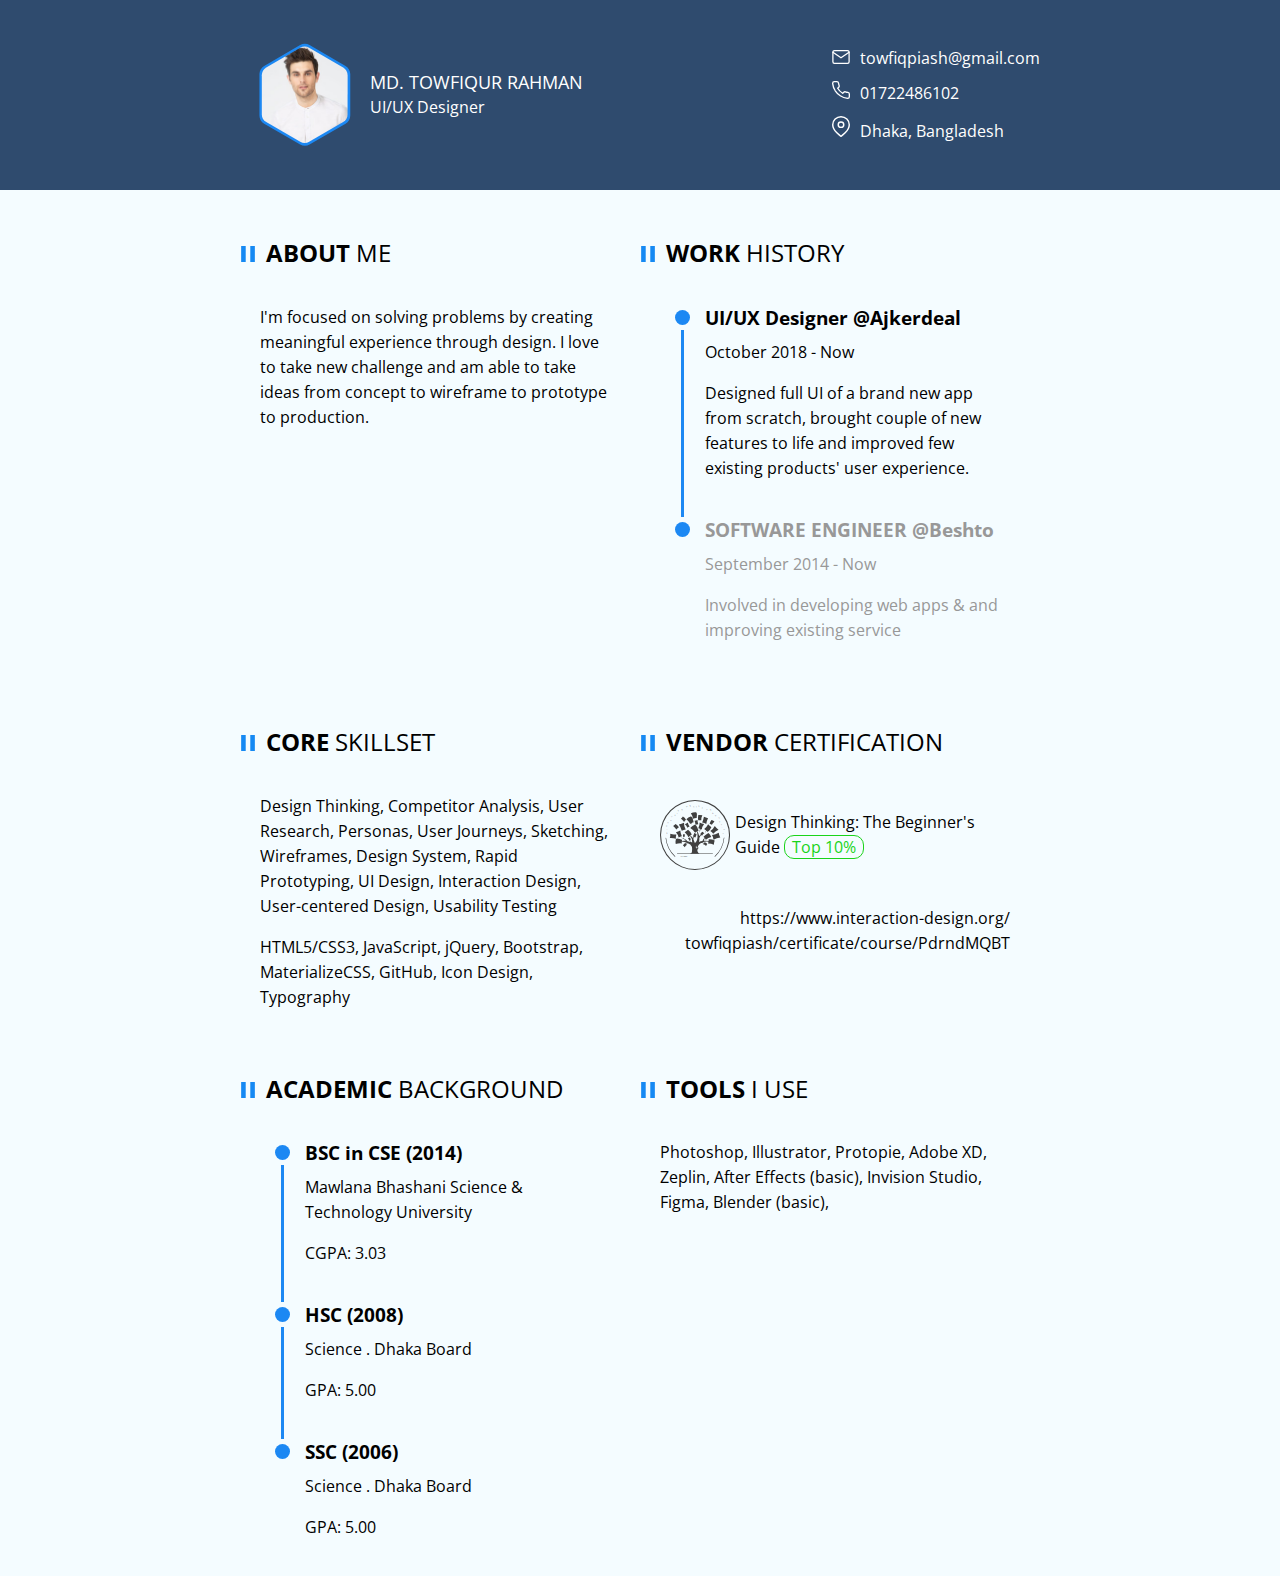
==== 2 lab/index.html @ a5392a51 "update" ====
<!DOCTYPE html>
<html lang="en">
<head>
    <meta charset="UTF-8">
    <meta name="viewport" content="width=device-width, initial-scale=1.0">
    <meta http-equiv="X-UA-Compatible" content="ie=edge">
    <link rel="stylesheet" href="./css/main.css">
    <link rel="stylesheet" href="./css/media.css">
    <title>Lab2</title>
</head>
<body>
    <header id="header">
        <div class="container">
            <div id="self-info">
                <div class="img-wrapper"><img src="./images/my-photo.png" alt="I am"></div>
                <div class="info-text">
                    <h2>MD. TOWFIQUR RAHMAN</h2>
                    <span>UI/UX Designer</span>
                </div>
            </div>
            <div class="contacts">
                <ul>
                    <li><img src="./images/mail.svg" alt=""><span>towfiqpiash@gmail.com</span></li>
                    <li><img src="./images/phone.svg" alt=""><span>01722486102</span></li>
                    <li><img src="./images/pin.svg" alt=""><span>Dhaka, Bangladesh</span></li>
                </ul>
            </div>
        </div>
    </header>
    <main id="main">
        <div class="container">
            <section id='about-me'>
                <h2><img src="./images/pause-button.png" alt=""><span class="first-word">ABOUT</span> ME</h2>
                <div class="section-content">
                    <p>I'm focused on solving problems by creating meaningful experience through design. I love to take new challenge and am able to take ideas from concept to wireframe to prototype to production.</p>
                </div>
            </section>
            <section id='work-history'>
                <h2><img src="./images/pause-button.png" alt=""><span class="first-word">WORK</span> HISTORY</h2>
                <div class="section-content">
                    <div class="section-block">
                        <div class="section-images">
                            <div class="dot"></div>
                            <div class="line"></div>
                        </div>
                        <div class="section-text">
                            <h3>UI/UX Designer @Ajkerdeal</h3>
                            <span>October 2018 - Now</span>
                            <p>Designed full UI of a brand new app from scratch, brought couple of new features to life and improved few existing products' user experience.</p>
                        </div>
                    </div>
                    <div class="section-block">
                        <div class="section-images">
                            <div class="dot"></div>
                        </div>
                        <div class="section-text muted-text">
                            <h3>SOFTWARE ENGINEER @Beshto</h3>
                            <span>September 2014 - Now</span>
                            <p>Involved in developing web apps & and improving existing service </p>
                        </div>
                    </div>
                    
                </div>
            </section>
            <section id='core-skillset'>
                <h2><img src="./images/pause-button.png" alt=""><span class="first-word">CORE</span> SKILLSET</h2>
                <div class="section-content">
                    <p>Design Thinking, Competitor Analysis, User Research, Personas, User Journeys, Sketching, Wireframes, Design System, Rapid Prototyping, UI Design, Interaction Design, User-centered Design, Usability Testing</p>
                    <p>HTML5/CSS3, JavaScript, jQuery, Bootstrap, MaterializeCSS, GitHub, Icon Design, Typography</p>
                </div>
            </section>
            <section id='vendor-certification'>
                <h2><img src="./images/pause-button.png" alt=""><span class="first-word">VENDOR</span> CERTIFICATION</h2>
                <div class="section-content">
                    <div class="section-block certification-block">
                        <div class="certificate-info">
                            <img src="./images/sertificate-logo1.svg" alt="Logo">
                            <p class="certificate-name">Design Thinking: The Beginner's Guide <span class="info">Top 10%</span></p>
                        </div>
                        <span class="certificate-href">https://www.interaction-design.org/ towfiqpiash/certificate/course/PdrndMQBT  </span>
                    </div>
                </div>
            </section>
            <section id='academic-background'>
                <h2><img src="./images/pause-button.png" alt=""><span class="first-word">ACADEMIC</span> BACKGROUND</h2>
                <div class="section-content">
                    <div class="section-block">
                        <div class="section-images">
                            <div class="dot"></div>
                            <div class="line"></div>
                        </div>
                        <div class="section-text">
                            <h3>BSC in CSE (2014)</h3>
                            <span>Mawlana Bhashani Science & Technology University</span>
                            <p>CGPA: 3.03</p>
                        </div>
                    </div>
                    <div class="section-block">
                        <div class="section-images">
                            <div class="dot"></div>
                            <div class="line"></div>
                        </div>
                        <div class="section-text">
                            <h3>HSC (2008)</h3>
                            <span>Science . Dhaka Board</span>
                            <p>GPA: 5.00</p>
                        </div>
                    </div>
                    <div class="section-block">
                        <div class="section-images">
                            <div class="dot"></div>
                        </div>
                        <div class="section-text">
                            <h3>SSC (2006)</h3>
                            <span>Science . Dhaka Board</span>
                            <p>GPA: 5.00</p>
                        </div>
                    </div>
                </div>
            </section>
            <section id='tools-i-use'>
                <h2><img src="./images/pause-button.png" alt=""><span class="first-word">TOOLS</span> I USE</h2>
                <div class="section-content">
                    <p>Photoshop, Illustrator, Protopie, Adobe XD, Zeplin, After Effects (basic), Invision Studio, Figma, Blender (basic),</p>
                </div>
            </section>
        </div>
        
    </main>
</body>
</html>
---- 2 lab/css/main.css ----
/*! normalize.css v8.0.1 | MIT License | github.com/necolas/normalize.css */
/* Document
   ========================================================================== */
/**
 * 1. Correct the line height in all browsers.
 * 2. Prevent adjustments of font size after orientation changes in iOS.
 */
@import url("https://fonts.googleapis.com/css?family=Open+Sans:400,700&display=swap");
* {
  -webkit-box-sizing: border-box;
          box-sizing: border-box;
}

html {
  line-height: 1.15;
  /* 1 */
  -webkit-text-size-adjust: 100%;
  /* 2 */
}

/* Sections
     ========================================================================== */
/**
   * Remove the margin in all browsers.
   */
body {
  margin: 0;
}

/**
   * Render the `main` element consistently in IE.
   */
main {
  display: block;
}

/**
   * Correct the font size and margin on `h1` elements within `section` and
   * `article` contexts in Chrome, Firefox, and Safari.
   */
h1 {
  font-size: 2em;
  margin: 0.67em 0;
}

/* Grouping content
     ========================================================================== */
/**
   * 1. Add the correct box sizing in Firefox.
   * 2. Show the overflow in Edge and IE.
   */
hr {
  -webkit-box-sizing: content-box;
          box-sizing: content-box;
  /* 1 */
  height: 0;
  /* 1 */
  overflow: visible;
  /* 2 */
}

/**
   * 1. Correct the inheritance and scaling of font size in all browsers.
   * 2. Correct the odd `em` font sizing in all browsers.
   */
pre {
  font-family: monospace, monospace;
  /* 1 */
  font-size: 1em;
  /* 2 */
}

/* Text-level semantics
     ========================================================================== */
/**
   * Remove the gray background on active links in IE 10.
   */
a {
  background-color: transparent;
}

/**
   * 1. Remove the bottom border in Chrome 57-
   * 2. Add the correct text decoration in Chrome, Edge, IE, Opera, and Safari.
   */
abbr[title] {
  border-bottom: none;
  /* 1 */
  text-decoration: underline;
  /* 2 */
  -webkit-text-decoration: underline dotted;
          text-decoration: underline dotted;
  /* 2 */
}

/**
   * Add the correct font weight in Chrome, Edge, and Safari.
   */
b,
strong {
  font-weight: bolder;
}

/**
   * 1. Correct the inheritance and scaling of font size in all browsers.
   * 2. Correct the odd `em` font sizing in all browsers.
   */
code,
kbd,
samp {
  font-family: monospace, monospace;
  /* 1 */
  font-size: 1em;
  /* 2 */
}

/**
   * Add the correct font size in all browsers.
   */
small {
  font-size: 80%;
}

/**
   * Prevent `sub` and `sup` elements from affecting the line height in
   * all browsers.
   */
sub,
sup {
  font-size: 75%;
  line-height: 0;
  position: relative;
  vertical-align: baseline;
}

sub {
  bottom: -0.25em;
}

sup {
  top: -0.5em;
}

/* Embedded content
     ========================================================================== */
/**
   * Remove the border on images inside links in IE 10.
   */
img {
  border-style: none;
}

/* Forms
     ========================================================================== */
/**
   * 1. Change the font styles in all browsers.
   * 2. Remove the margin in Firefox and Safari.
   */
button,
input,
optgroup,
select,
textarea {
  font-family: inherit;
  /* 1 */
  font-size: 100%;
  /* 1 */
  line-height: 1.15;
  /* 1 */
  margin: 0;
  /* 2 */
}

/**
   * Show the overflow in IE.
   * 1. Show the overflow in Edge.
   */
button,
input {
  /* 1 */
  overflow: visible;
}

/**
   * Remove the inheritance of text transform in Edge, Firefox, and IE.
   * 1. Remove the inheritance of text transform in Firefox.
   */
button,
select {
  /* 1 */
  text-transform: none;
}

/**
   * Correct the inability to style clickable types in iOS and Safari.
   */
button,
[type="button"],
[type="reset"],
[type="submit"] {
  -webkit-appearance: button;
}

/**
   * Remove the inner border and padding in Firefox.
   */
button::-moz-focus-inner,
[type="button"]::-moz-focus-inner,
[type="reset"]::-moz-focus-inner,
[type="submit"]::-moz-focus-inner {
  border-style: none;
  padding: 0;
}

/**
   * Restore the focus styles unset by the previous rule.
   */
button:-moz-focusring,
[type="button"]:-moz-focusring,
[type="reset"]:-moz-focusring,
[type="submit"]:-moz-focusring {
  outline: 1px dotted ButtonText;
}

/**
   * Correct the padding in Firefox.
   */
fieldset {
  padding: 0.35em 0.75em 0.625em;
}

/**
   * 1. Correct the text wrapping in Edge and IE.
   * 2. Correct the color inheritance from `fieldset` elements in IE.
   * 3. Remove the padding so developers are not caught out when they zero out
   *    `fieldset` elements in all browsers.
   */
legend {
  -webkit-box-sizing: border-box;
          box-sizing: border-box;
  /* 1 */
  color: inherit;
  /* 2 */
  display: table;
  /* 1 */
  max-width: 100%;
  /* 1 */
  padding: 0;
  /* 3 */
  white-space: normal;
  /* 1 */
}

/**
   * Add the correct vertical alignment in Chrome, Firefox, and Opera.
   */
progress {
  vertical-align: baseline;
}

/**
   * Remove the default vertical scrollbar in IE 10+.
   */
textarea {
  overflow: auto;
}

/**
   * 1. Add the correct box sizing in IE 10.
   * 2. Remove the padding in IE 10.
   */
[type="checkbox"],
[type="radio"] {
  -webkit-box-sizing: border-box;
          box-sizing: border-box;
  /* 1 */
  padding: 0;
  /* 2 */
}

/**
   * Correct the cursor style of increment and decrement buttons in Chrome.
   */
[type="number"]::-webkit-inner-spin-button,
[type="number"]::-webkit-outer-spin-button {
  height: auto;
}

/**
   * 1. Correct the odd appearance in Chrome and Safari.
   * 2. Correct the outline style in Safari.
   */
[type="search"] {
  -webkit-appearance: textfield;
  /* 1 */
  outline-offset: -2px;
  /* 2 */
}

/**
   * Remove the inner padding in Chrome and Safari on macOS.
   */
[type="search"]::-webkit-search-decoration {
  -webkit-appearance: none;
}

/**
   * 1. Correct the inability to style clickable types in iOS and Safari.
   * 2. Change font properties to `inherit` in Safari.
   */
::-webkit-file-upload-button {
  -webkit-appearance: button;
  /* 1 */
  font: inherit;
  /* 2 */
}

/* Interactive
     ========================================================================== */
/*
   * Add the correct display in Edge, IE 10+, and Firefox.
   */
details {
  display: block;
}

/*
   * Add the correct display in all browsers.
   */
summary {
  display: list-item;
}

/* Misc
     ========================================================================== */
/**
   * Add the correct display in IE 10+.
   */
template {
  display: none;
}

/**
   * Add the correct display in IE 10.
   */
[hidden] {
  display: none;
}

body {
  font-family: 'Open Sans', sans-serif;
}

.container {
  max-width: 800px;
  margin: 0 auto;
  line-height: 25px;
}

header#header {
  background: #2F4B6E 0% 0% no-repeat padding-box;
}

header#header .container {
  min-height: 190px;
  display: -webkit-box;
  display: -ms-flexbox;
  display: flex;
  -webkit-box-align: center;
      -ms-flex-align: center;
          align-items: center;
  -webkit-box-pack: justify;
      -ms-flex-pack: justify;
          justify-content: space-between;
}

header#header .container #self-info {
  display: -webkit-box;
  display: -ms-flexbox;
  display: flex;
  -webkit-box-align: center;
      -ms-flex-align: center;
          align-items: center;
  -webkit-box-pack: justify;
      -ms-flex-pack: justify;
          justify-content: space-between;
}

header#header .container #self-info .img-wrapper {
  height: 130px;
  width: 130px;
  display: -webkit-box;
  display: -ms-flexbox;
  display: flex;
  -webkit-box-align: center;
      -ms-flex-align: center;
          align-items: center;
  -webkit-box-pack: center;
      -ms-flex-pack: center;
          justify-content: center;
}

header#header .container #self-info .info-text {
  color: white;
}

header#header .container #self-info .info-text h2 {
  margin: 0;
  text-align: left;
  font-size: 18px;
  font-weight: normal;
  letter-spacing: 0;
}

header#header .container #self-info .info-text span {
  text-align: left;
  font: Regular 10px/14px Open Sans;
  letter-spacing: 0;
}

header#header .container .contacts ul {
  list-style: none;
  text-decoration: none;
  color: white;
}

header#header .container .contacts ul li {
  margin-bottom: 10px;
}

header#header .container .contacts ul img {
  width: 1.1rem;
  margin-right: 10px;
}

main#main {
  background: #F4FCFF 0% 0% no-repeat padding-box;
}

main#main .container {
  display: -ms-grid;
  display: grid;
  grid-auto-flow: row dense;
  -ms-grid-columns: (minmax(300px, 1fr))[auto-fill];
      grid-template-columns: repeat(auto-fill, minmax(300px, 1fr));
}

main#main .container section {
  padding: 30px 30px 0 0;
}

main#main .container section h2 {
  padding: 0 0 20px;
  font-weight: normal;
}

main#main .container section h2 img {
  padding: 0 10px 0 0;
}

main#main .container section h2 .first-word {
  font-weight: bold;
}

main#main .container section .section-content {
  padding-left: 20px;
}

main#main .container section .section-content .section-block {
  display: -webkit-box;
  display: -ms-flexbox;
  display: flex;
}

main#main .container section .section-content .section-block .section-images .dot {
  width: 15px;
  height: 15px;
  margin: 5px 15px;
  border-radius: 50%;
  background: #1C88F3 0% 0% no-repeat padding-box;
}

main#main .container section .section-content .section-block .section-images .line {
  height: calc(100% - 25px);
  width: 3px;
  background: #1C88F3 0% 0% no-repeat padding-box;
  margin: 0 auto;
}

main#main .container section .section-content .section-block .section-text h3 {
  margin: 0 0 10px;
}

main#main .container section .section-content .section-block .section-text:last-child {
  padding-bottom: 20px;
}

main#main .container section .section-content .section-block .muted-text {
  color: #989898;
}

main#main .container section .section-content .certification-block {
  -webkit-box-orient: vertical;
  -webkit-box-direction: normal;
      -ms-flex-direction: column;
          flex-direction: column;
}

main#main .container section .section-content .certification-block .certificate-info {
  display: -webkit-box;
  display: -ms-flexbox;
  display: flex;
  margin-bottom: 30px;
}

main#main .container section .section-content .certification-block .certificate-info img {
  padding-right: 5px;
  width: 100px;
}

main#main .container section .section-content .certification-block .certificate-info .certificate-name span.info {
  padding: 0 7px;
  border-radius: 10px;
  color: #1ad41a;
  border: 1px solid #1ad41a;
  white-space: nowrap;
}

main#main .container section .section-content .certification-block .certificate-href {
  text-align: right;
}
/*# sourceMappingURL=main.css.map */
---- 2 lab/css/media.css ----
@media all and (max-width: 800px) {
  main#main .container section {
    padding: 30px;
  }
}

@media all and (max-width: 600px) {
  header#header .container {
    -webkit-box-orient: vertical;
    -webkit-box-direction: normal;
        -ms-flex-direction: column;
            flex-direction: column;
  }
}
/*# sourceMappingURL=media.css.map */
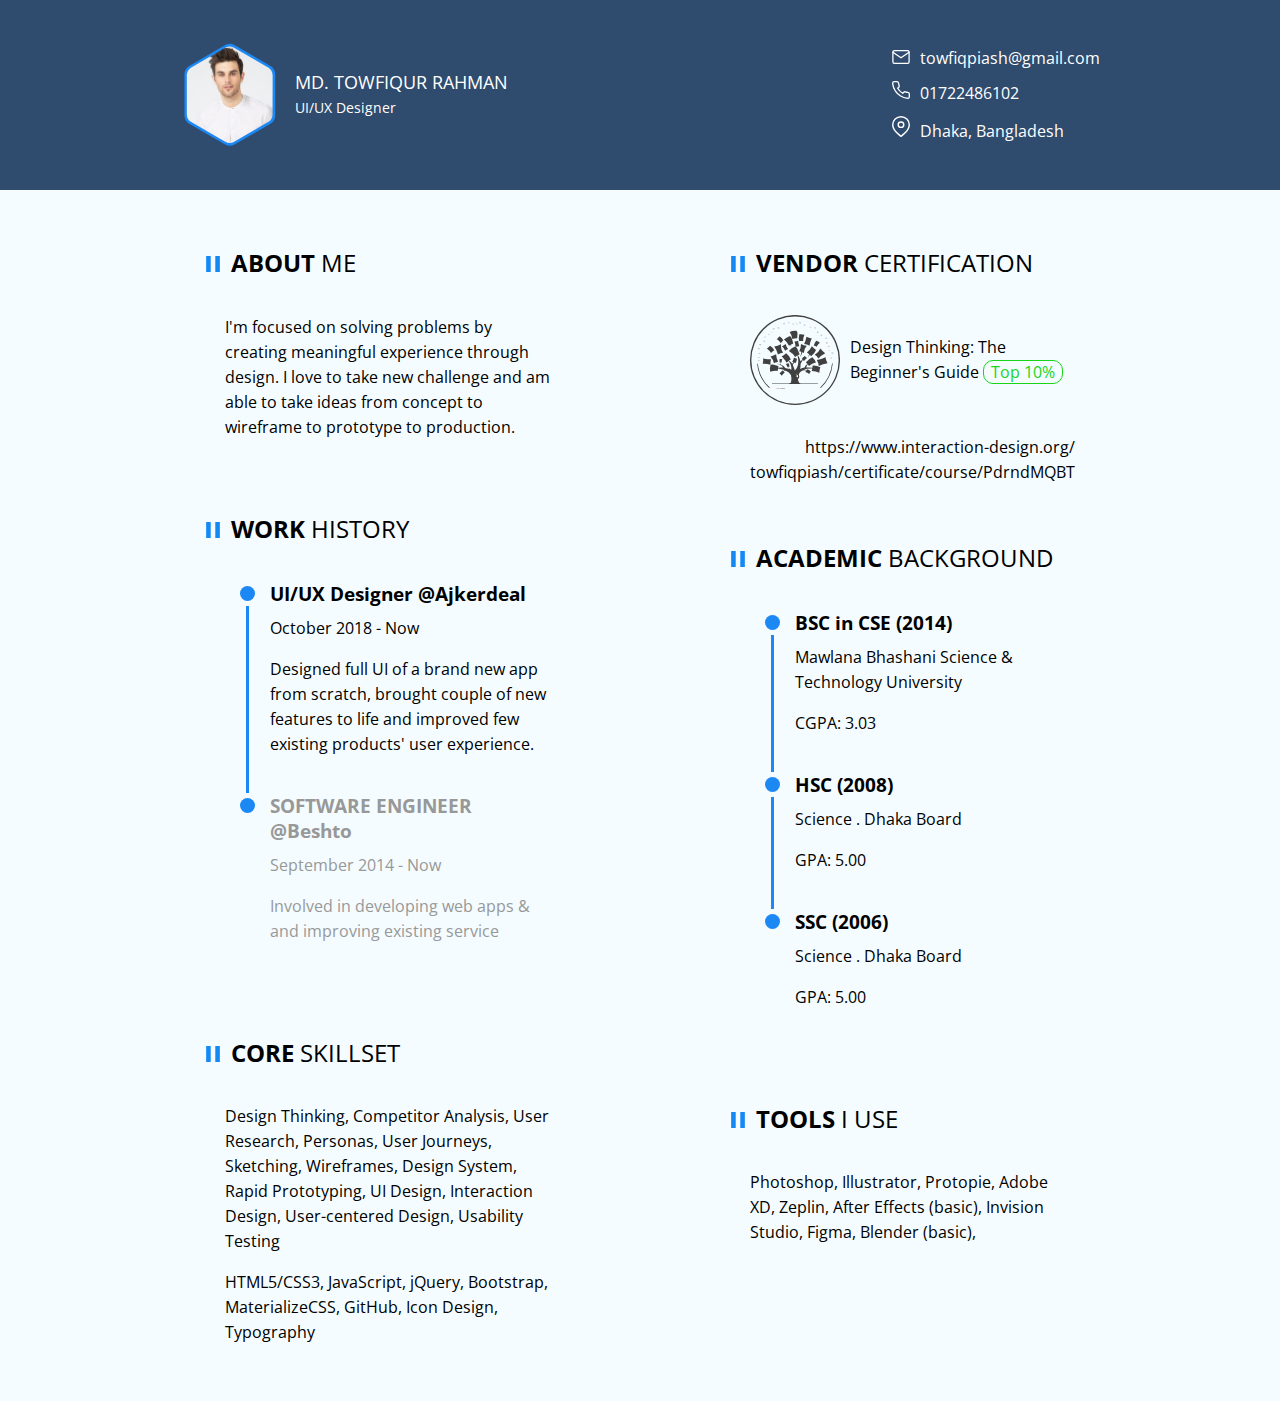
==== commit 4c0aa9dc: "bug fix" ====
--- a/2 lab/index.html
+++ b/2 lab/index.html
@@ -29,101 +29,107 @@
     </header>
     <main id="main">
         <div class="container">
-            <section id='about-me'>
-                <h2><img src="./images/pause-button.png" alt=""><span class="first-word">ABOUT</span> ME</h2>
-                <div class="section-content">
-                    <p>I'm focused on solving problems by creating meaningful experience through design. I love to take new challenge and am able to take ideas from concept to wireframe to prototype to production.</p>
-                </div>
+            <section id="left">
+                <section id='about-me'>
+                    <h2><img src="./images/pause-button.png" alt=""><span class="first-word">ABOUT</span> ME</h2>
+                    <div class="section-content">
+                        <p>I'm focused on solving problems by creating meaningful experience through design. I love to take new challenge and am able to take ideas from concept to wireframe to prototype to production.</p>
+                    </div>
+                </section>
+                <section id='work-history'>
+                    <h2><img src="./images/pause-button.png" alt=""><span class="first-word">WORK</span> HISTORY</h2>
+                    <div class="section-content">
+                        <div class="section-block">
+                            <div class="section-images">
+                                <div class="dot"></div>
+                                <div class="line"></div>
+                            </div>
+                            <div class="section-text">
+                                <h3>UI/UX Designer @Ajkerdeal</h3>
+                                <span>October 2018 - Now</span>
+                                <p>Designed full UI of a brand new app from scratch, brought couple of new features to life and improved few existing products' user experience.</p>
+                            </div>
+                        </div>
+                        <div class="section-block">
+                            <div class="section-images">
+                                <div class="dot"></div>
+                            </div>
+                            <div class="section-text muted-text">
+                                <h3>SOFTWARE ENGINEER @Beshto</h3>
+                                <span>September 2014 - Now</span>
+                                <p>Involved in developing web apps & and improving existing service </p>
+                            </div>
+                        </div>
+                        
+                    </div>
+                </section>
+                <section id='core-skillset'>
+                    <h2><img src="./images/pause-button.png" alt=""><span class="first-word">CORE</span> SKILLSET</h2>
+                    <div class="section-content">
+                        <p>Design Thinking, Competitor Analysis, User Research, Personas, User Journeys, Sketching, Wireframes, Design System, Rapid Prototyping, UI Design, Interaction Design, User-centered Design, Usability Testing</p>
+                        <p>HTML5/CSS3, JavaScript, jQuery, Bootstrap, MaterializeCSS, GitHub, Icon Design, Typography</p>
+                    </div>
+                </section>
             </section>
-            <section id='work-history'>
-                <h2><img src="./images/pause-button.png" alt=""><span class="first-word">WORK</span> HISTORY</h2>
-                <div class="section-content">
-                    <div class="section-block">
-                        <div class="section-images">
-                            <div class="dot"></div>
-                            <div class="line"></div>
-                        </div>
-                        <div class="section-text">
-                            <h3>UI/UX Designer @Ajkerdeal</h3>
-                            <span>October 2018 - Now</span>
-                            <p>Designed full UI of a brand new app from scratch, brought couple of new features to life and improved few existing products' user experience.</p>
+            <section id="right">
+                <section id='vendor-certification'>
+                    <h2><img src="./images/pause-button.png" alt=""><span class="first-word">VENDOR</span> CERTIFICATION</h2>
+                    <div class="section-content">
+                        <div class="section-block certification-block">
+                            <div class="certificate-info">
+                                <img src="./images/sertificate-logo1.svg" alt="Logo">
+                                <p class="certificate-name">Design Thinking: The Beginner's Guide <span class="info">Top 10%</span></p>
+                            </div>
+                            <span class="certificate-href">https://www.interaction-design.org/ towfiqpiash/certificate/course/PdrndMQBT  </span>
                         </div>
                     </div>
-                    <div class="section-block">
-                        <div class="section-images">
-                            <div class="dot"></div>
+                </section>
+                <section id='academic-background'>
+                    <h2><img src="./images/pause-button.png" alt=""><span class="first-word">ACADEMIC</span> BACKGROUND</h2>
+                    <div class="section-content">
+                        <div class="section-block">
+                            <div class="section-images">
+                                <div class="dot"></div>
+                                <div class="line"></div>
+                            </div>
+                            <div class="section-text">
+                                <h3>BSC in CSE (2014)</h3>
+                                <span>Mawlana Bhashani Science & Technology University</span>
+                                <p>CGPA: 3.03</p>
+                            </div>
                         </div>
-                        <div class="section-text muted-text">
-                            <h3>SOFTWARE ENGINEER @Beshto</h3>
-                            <span>September 2014 - Now</span>
-                            <p>Involved in developing web apps & and improving existing service </p>
+                        <div class="section-block">
+                            <div class="section-images">
+                                <div class="dot"></div>
+                                <div class="line"></div>
+                            </div>
+                            <div class="section-text">
+                                <h3>HSC (2008)</h3>
+                                <span>Science . Dhaka Board</span>
+                                <p>GPA: 5.00</p>
+                            </div>
+                        </div>
+                        <div class="section-block">
+                            <div class="section-images">
+                                <div class="dot"></div>
+                            </div>
+                            <div class="section-text">
+                                <h3>SSC (2006)</h3>
+                                <span>Science . Dhaka Board</span>
+                                <p>GPA: 5.00</p>
+                            </div>
                         </div>
                     </div>
-                    
-                </div>
+                </section>
+                <section id='tools-i-use'>
+                    <h2><img src="./images/pause-button.png" alt=""><span class="first-word">TOOLS</span> I USE</h2>
+                    <div class="section-content">
+                        <p>Photoshop, Illustrator, Protopie, Adobe XD, Zeplin, After Effects (basic), Invision Studio, Figma, Blender (basic),</p>
+                    </div>
+                </section>
             </section>
-            <section id='core-skillset'>
-                <h2><img src="./images/pause-button.png" alt=""><span class="first-word">CORE</span> SKILLSET</h2>
-                <div class="section-content">
-                    <p>Design Thinking, Competitor Analysis, User Research, Personas, User Journeys, Sketching, Wireframes, Design System, Rapid Prototyping, UI Design, Interaction Design, User-centered Design, Usability Testing</p>
-                    <p>HTML5/CSS3, JavaScript, jQuery, Bootstrap, MaterializeCSS, GitHub, Icon Design, Typography</p>
-                </div>
-            </section>
-            <section id='vendor-certification'>
-                <h2><img src="./images/pause-button.png" alt=""><span class="first-word">VENDOR</span> CERTIFICATION</h2>
-                <div class="section-content">
-                    <div class="section-block certification-block">
-                        <div class="certificate-info">
-                            <img src="./images/sertificate-logo1.svg" alt="Logo">
-                            <p class="certificate-name">Design Thinking: The Beginner's Guide <span class="info">Top 10%</span></p>
-                        </div>
-                        <span class="certificate-href">https://www.interaction-design.org/ towfiqpiash/certificate/course/PdrndMQBT  </span>
-                    </div>
-                </div>
-            </section>
-            <section id='academic-background'>
-                <h2><img src="./images/pause-button.png" alt=""><span class="first-word">ACADEMIC</span> BACKGROUND</h2>
-                <div class="section-content">
-                    <div class="section-block">
-                        <div class="section-images">
-                            <div class="dot"></div>
-                            <div class="line"></div>
-                        </div>
-                        <div class="section-text">
-                            <h3>BSC in CSE (2014)</h3>
-                            <span>Mawlana Bhashani Science & Technology University</span>
-                            <p>CGPA: 3.03</p>
-                        </div>
-                    </div>
-                    <div class="section-block">
-                        <div class="section-images">
-                            <div class="dot"></div>
-                            <div class="line"></div>
-                        </div>
-                        <div class="section-text">
-                            <h3>HSC (2008)</h3>
-                            <span>Science . Dhaka Board</span>
-                            <p>GPA: 5.00</p>
-                        </div>
-                    </div>
-                    <div class="section-block">
-                        <div class="section-images">
-                            <div class="dot"></div>
-                        </div>
-                        <div class="section-text">
-                            <h3>SSC (2006)</h3>
-                            <span>Science . Dhaka Board</span>
-                            <p>GPA: 5.00</p>
-                        </div>
-                    </div>
-                </div>
-            </section>
-            <section id='tools-i-use'>
-                <h2><img src="./images/pause-button.png" alt=""><span class="first-word">TOOLS</span> I USE</h2>
-                <div class="section-content">
-                    <p>Photoshop, Illustrator, Protopie, Adobe XD, Zeplin, After Effects (basic), Invision Studio, Figma, Blender (basic),</p>
-                </div>
-            </section>
+            
+            
         </div>
         
     </main>
--- a/2 lab/css/main.css
+++ b/2 lab/css/main.css
@@ -352,7 +352,7 @@
 }
 
 .container {
-  max-width: 800px;
+  max-width: 950px;
   margin: 0 auto;
   line-height: 25px;
 }
@@ -414,8 +414,12 @@
 
 header#header .container #self-info .info-text span {
   text-align: left;
-  font: Regular 10px/14px Open Sans;
+  font-size: 14px;
   letter-spacing: 0;
+}
+
+header#header .container .contacts {
+  padding-right: 15px;
 }
 
 header#header .container .contacts ul {
@@ -440,13 +444,13 @@
 main#main .container {
   display: -ms-grid;
   display: grid;
-  grid-auto-flow: row dense;
-  -ms-grid-columns: (minmax(300px, 1fr))[auto-fill];
-      grid-template-columns: repeat(auto-fill, minmax(300px, 1fr));
+  grid-column-gap: 100px;
+  -ms-grid-columns: (minmax(400px, 1fr))[auto-fit];
+      grid-template-columns: repeat(auto-fit, minmax(400px, 1fr));
 }
 
 main#main .container section {
-  padding: 30px 30px 0 0;
+  padding: 20px;
 }
 
 main#main .container section h2 {
@@ -510,12 +514,15 @@
   display: -webkit-box;
   display: -ms-flexbox;
   display: flex;
+  -webkit-box-align: center;
+      -ms-flex-align: center;
+          align-items: center;
   margin-bottom: 30px;
 }
 
 main#main .container section .section-content .certification-block .certificate-info img {
-  padding-right: 5px;
-  width: 100px;
+  padding-right: 10px;
+  min-width: 100px;
 }
 
 main#main .container section .section-content .certification-block .certificate-info .certificate-name span.info {
--- a/2 lab/css/media.css
+++ b/2 lab/css/media.css
@@ -1,9 +1,3 @@
-@media all and (max-width: 800px) {
-  main#main .container section {
-    padding: 30px;
-  }
-}
-
 @media all and (max-width: 600px) {
   header#header .container {
     -webkit-box-orient: vertical;
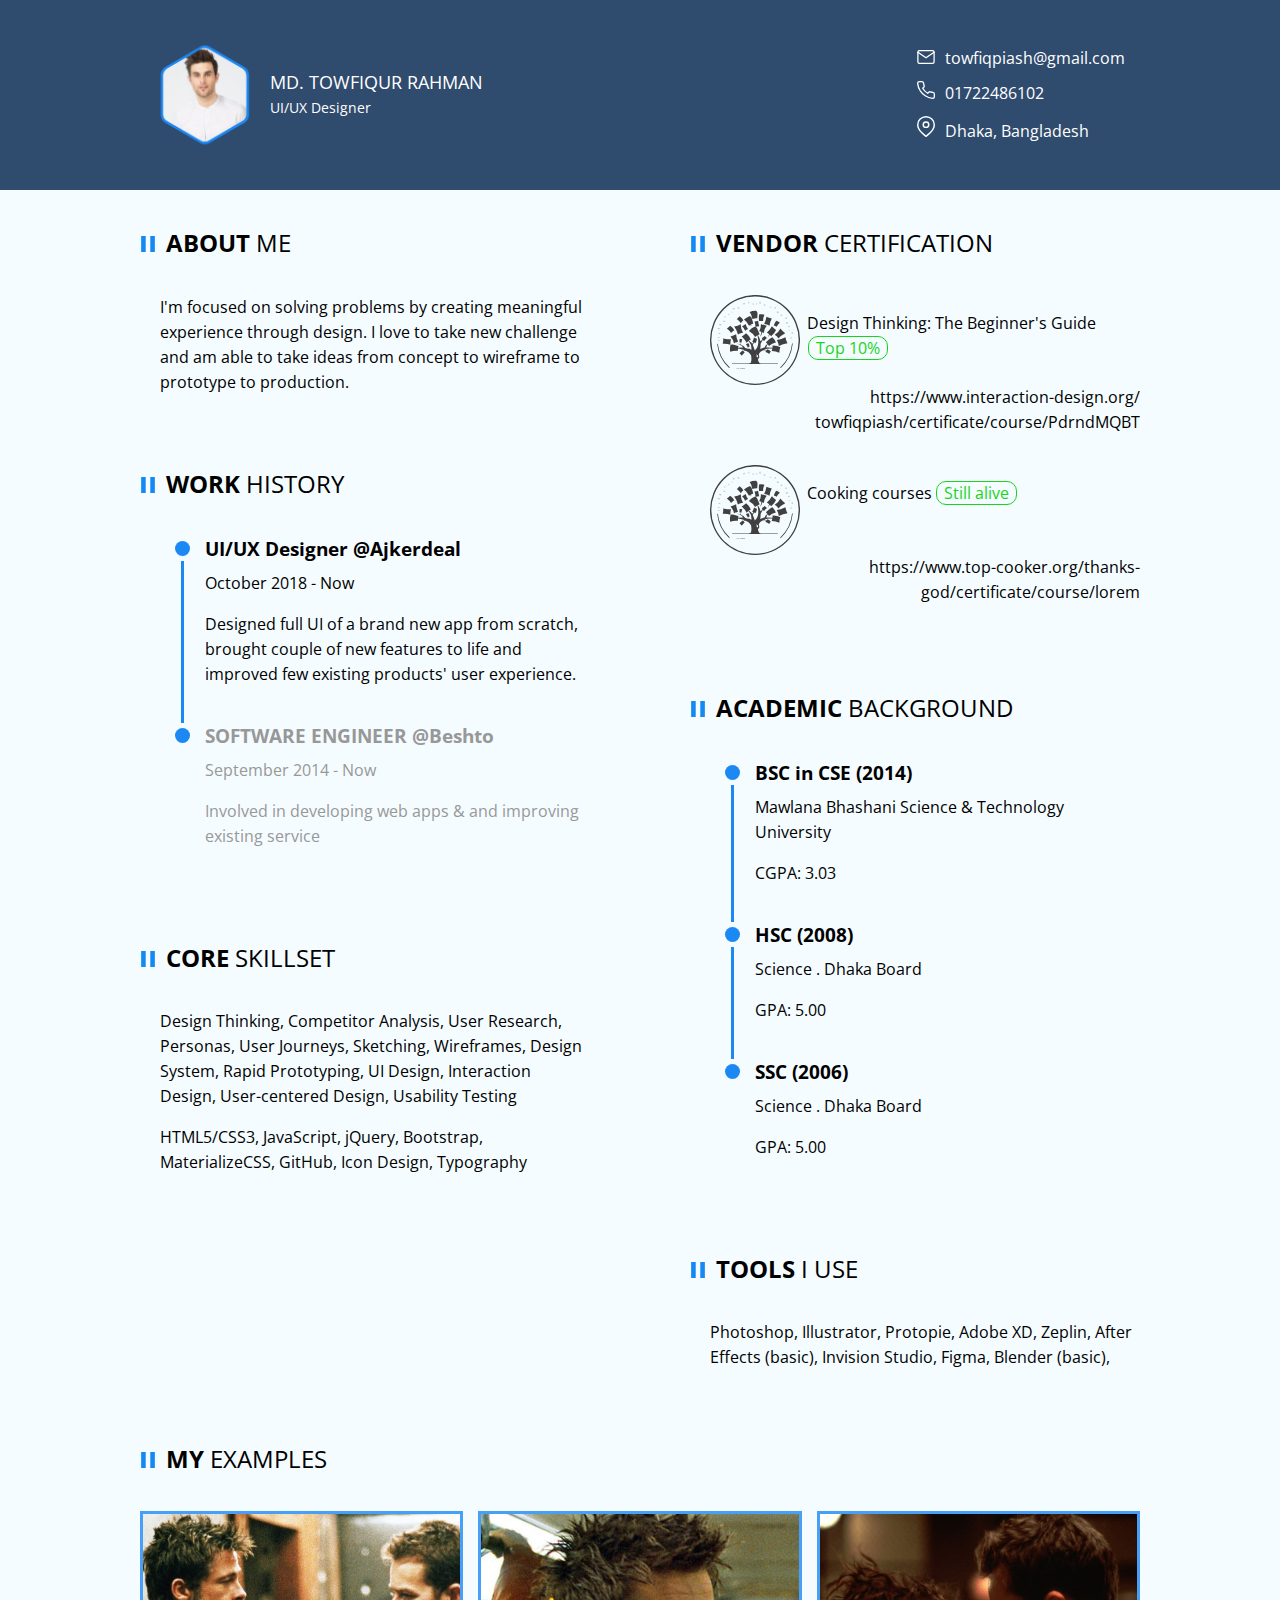
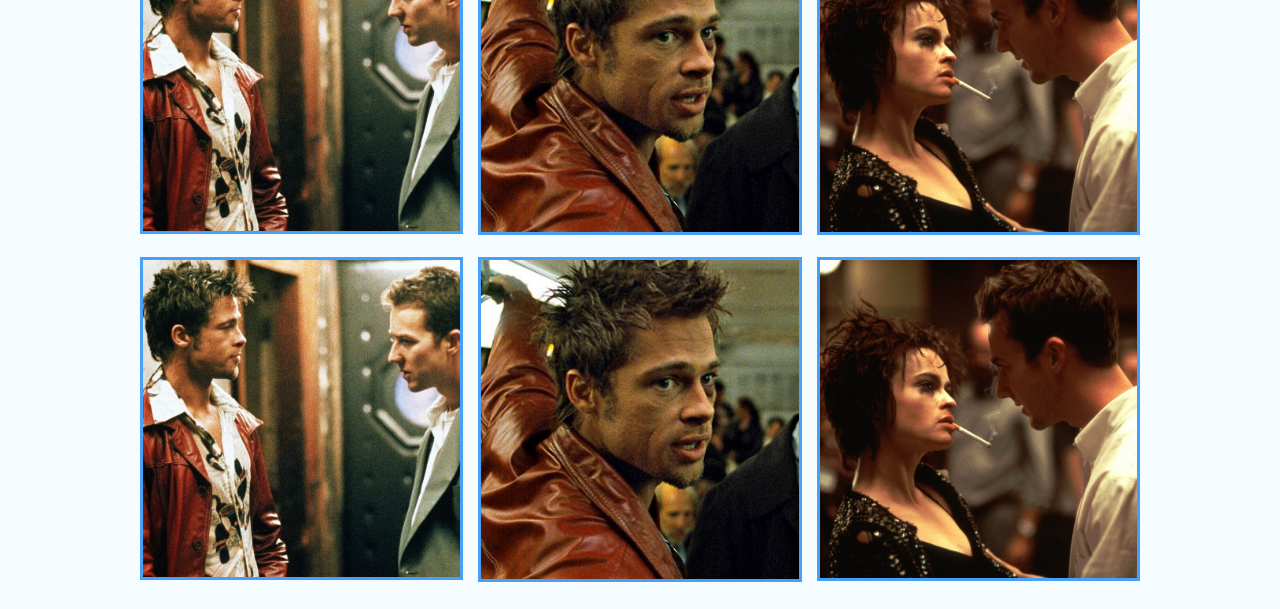
==== commit 06b40731: "tasks 3-8 update" ====
--- a/2 lab/index.html
+++ b/2 lab/index.html
@@ -30,13 +30,13 @@
     <main id="main">
         <div class="container">
             <section id="left">
-                <section id='about-me'>
+                <section class='item' id='about-me'>
                     <h2><img src="./images/pause-button.png" alt=""><span class="first-word">ABOUT</span> ME</h2>
                     <div class="section-content">
                         <p>I'm focused on solving problems by creating meaningful experience through design. I love to take new challenge and am able to take ideas from concept to wireframe to prototype to production.</p>
                     </div>
                 </section>
-                <section id='work-history'>
+                <section class='item' id='work-history'>
                     <h2><img src="./images/pause-button.png" alt=""><span class="first-word">WORK</span> HISTORY</h2>
                     <div class="section-content">
                         <div class="section-block">
@@ -63,7 +63,7 @@
                         
                     </div>
                 </section>
-                <section id='core-skillset'>
+                <section class='item' id='core-skillset'>
                     <h2><img src="./images/pause-button.png" alt=""><span class="first-word">CORE</span> SKILLSET</h2>
                     <div class="section-content">
                         <p>Design Thinking, Competitor Analysis, User Research, Personas, User Journeys, Sketching, Wireframes, Design System, Rapid Prototyping, UI Design, Interaction Design, User-centered Design, Usability Testing</p>
@@ -72,7 +72,7 @@
                 </section>
             </section>
             <section id="right">
-                <section id='vendor-certification'>
+                <section class='item' id='vendor-certification'>
                     <h2><img src="./images/pause-button.png" alt=""><span class="first-word">VENDOR</span> CERTIFICATION</h2>
                     <div class="section-content">
                         <div class="section-block certification-block">
@@ -82,9 +82,16 @@
                             </div>
                             <span class="certificate-href">https://www.interaction-design.org/ towfiqpiash/certificate/course/PdrndMQBT  </span>
                         </div>
+                        <div class="section-block certification-block">
+                            <div class="certificate-info">
+                                <img src="./images/sertificate-logo1.svg" alt="Logo">
+                                <p class="certificate-name">Cooking courses <span class="info">Still alive</span></p>
+                            </div>
+                            <span class="certificate-href">https://www.top-cooker.org/thanks-god/certificate/course/lorem  </span>
+                        </div>
                     </div>
                 </section>
-                <section id='academic-background'>
+                <section class='item' id='academic-background'>
                     <h2><img src="./images/pause-button.png" alt=""><span class="first-word">ACADEMIC</span> BACKGROUND</h2>
                     <div class="section-content">
                         <div class="section-block">
@@ -121,14 +128,25 @@
                         </div>
                     </div>
                 </section>
-                <section id='tools-i-use'>
+                <section class='item' id='tools-i-use'>
                     <h2><img src="./images/pause-button.png" alt=""><span class="first-word">TOOLS</span> I USE</h2>
                     <div class="section-content">
                         <p>Photoshop, Illustrator, Protopie, Adobe XD, Zeplin, After Effects (basic), Invision Studio, Figma, Blender (basic),</p>
                     </div>
                 </section>
             </section>
-            
+            <section id="gallery" class="item">
+                <h2><img src="./images/pause-button.png" alt=""><span class="first-word">MY</span> EXAMPLES</h2>
+                <div class="section-content">
+                    <div class="gallery-block"><img src="./images/gallery-item-1.jpg" alt="Example"></div>
+                    <div class="gallery-block"><img src="./images/gallery-item-2.png" alt="Example"></div>
+                    <div class="gallery-block"><img src="./images/gallery-item-3.png" alt="Example"></div>
+                    <div class="gallery-block"><img src="./images/gallery-item-1.jpg" alt="Example"></div>
+                    <div class="gallery-block"><img src="./images/gallery-item-2.png" alt="Example"></div>
+                    <div class="gallery-block"><img src="./images/gallery-item-3.png" alt="Example"></div> 
+                </div>
+                
+            </section>
             
         </div>
         
--- a/2 lab/css/main.css
+++ b/2 lab/css/main.css
@@ -148,6 +148,7 @@
    */
 img {
   border-style: none;
+  max-width: 100% !important;
 }
 
 /* Forms
@@ -347,12 +348,37 @@
   display: none;
 }
 
+@-webkit-keyframes contactsLight {
+  0% {
+    color: white;
+  }
+  50% {
+    color: #989898;
+  }
+  100% {
+    color: white;
+  }
+}
+
+@keyframes contactsLight {
+  0% {
+    color: white;
+  }
+  50% {
+    color: #989898;
+  }
+  100% {
+    color: white;
+  }
+}
+
 body {
   font-family: 'Open Sans', sans-serif;
 }
 
 .container {
-  max-width: 950px;
+  width: 80%;
+  max-width: 1000px;
   margin: 0 auto;
   line-height: 25px;
 }
@@ -400,6 +426,11 @@
           justify-content: center;
 }
 
+header#header .container #self-info .img-wrapper:hover img {
+  -webkit-clip-path: ellipse(30% 30% at 50% 47%);
+          clip-path: ellipse(30% 30% at 50% 47%);
+}
+
 header#header .container #self-info .info-text {
   color: white;
 }
@@ -429,7 +460,13 @@
 }
 
 header#header .container .contacts ul li {
+  -webkit-transition: .7s;
+  transition: .7s;
   margin-bottom: 10px;
+}
+
+header#header .container .contacts ul li:hover {
+  color: #989898;
 }
 
 header#header .container .contacts ul img {
@@ -442,6 +479,7 @@
 }
 
 main#main .container {
+  position: relative;
   display: -ms-grid;
   display: grid;
   grid-column-gap: 100px;
@@ -449,83 +487,86 @@
       grid-template-columns: repeat(auto-fit, minmax(400px, 1fr));
 }
 
-main#main .container section {
-  padding: 20px;
-}
-
-main#main .container section h2 {
+main#main .container section.item {
+  padding: 20px 0;
+}
+
+main#main .container section.item h2 {
   padding: 0 0 20px;
   font-weight: normal;
 }
 
-main#main .container section h2 img {
-  padding: 0 10px 0 0;
-}
-
-main#main .container section h2 .first-word {
+main#main .container section.item h2 img {
+  margin: 0 10px 0 0;
+  -webkit-transition: .7s;
+  transition: .7s;
+}
+
+main#main .container section.item h2 .first-word {
   font-weight: bold;
 }
 
-main#main .container section .section-content {
+main#main .container section.item .section-content {
   padding-left: 20px;
 }
 
-main#main .container section .section-content .section-block {
-  display: -webkit-box;
-  display: -ms-flexbox;
-  display: flex;
-}
-
-main#main .container section .section-content .section-block .section-images .dot {
+main#main .container section.item .section-content .section-block {
+  display: -ms-grid;
+  display: grid;
+  -ms-grid-columns: 45px 1fr;
+      grid-template-columns: 45px 1fr;
+}
+
+main#main .container section.item .section-content .section-block .section-images .dot {
   width: 15px;
   height: 15px;
-  margin: 5px 15px;
+  margin: 5px auto;
   border-radius: 50%;
   background: #1C88F3 0% 0% no-repeat padding-box;
 }
 
-main#main .container section .section-content .section-block .section-images .line {
+main#main .container section.item .section-content .section-block .section-images .line {
   height: calc(100% - 25px);
   width: 3px;
   background: #1C88F3 0% 0% no-repeat padding-box;
   margin: 0 auto;
 }
 
-main#main .container section .section-content .section-block .section-text h3 {
+main#main .container section.item .section-content .section-block .section-text h3 {
   margin: 0 0 10px;
 }
 
-main#main .container section .section-content .section-block .section-text:last-child {
+main#main .container section.item .section-content .section-block .section-text:last-child {
   padding-bottom: 20px;
 }
 
-main#main .container section .section-content .section-block .muted-text {
+main#main .container section.item .section-content .section-block .muted-text {
   color: #989898;
 }
 
-main#main .container section .section-content .certification-block {
+main#main .container section.item .section-content .certification-block {
+  display: -webkit-box;
+  display: -ms-flexbox;
+  display: flex;
   -webkit-box-orient: vertical;
   -webkit-box-direction: normal;
       -ms-flex-direction: column;
           flex-direction: column;
-}
-
-main#main .container section .section-content .certification-block .certificate-info {
-  display: -webkit-box;
-  display: -ms-flexbox;
-  display: flex;
-  -webkit-box-align: center;
-      -ms-flex-align: center;
-          align-items: center;
   margin-bottom: 30px;
 }
 
-main#main .container section .section-content .certification-block .certificate-info img {
+main#main .container section.item .section-content .certification-block .certificate-info {
+  vertical-align: middle;
+}
+
+main#main .container section.item .section-content .certification-block .certificate-info img {
+  float: left;
   padding-right: 10px;
   min-width: 100px;
-}
-
-main#main .container section .section-content .certification-block .certificate-info .certificate-name span.info {
+  shape-outside: circle(50%);
+}
+
+main#main .container section.item .section-content .certification-block .certificate-info .certificate-name span.info {
   padding: 0 7px;
   border-radius: 10px;
   color: #1ad41a;
@@ -533,7 +574,45 @@
   white-space: nowrap;
 }
 
-main#main .container section .section-content .certification-block .certificate-href {
+main#main .container section.item .section-content .certification-block .certificate-href {
   text-align: right;
 }
+
+main#main .container section.item:hover h2 img {
+  -webkit-transform: rotate(-90deg);
+          transform: rotate(-90deg);
+}
+
+main#main .container #gallery {
+  -ms-grid-column: 1;
+  -ms-grid-column-span: 2;
+  grid-column: 1 / 3;
+}
+
+main#main .container #gallery .section-content {
+  padding: 0;
+  display: -ms-grid;
+  display: grid;
+  position: relative;
+  grid-gap: 15px;
+  -ms-grid-columns: (minmax(300px, 1fr))[auto-fit];
+      grid-template-columns: repeat(auto-fit, minmax(300px, 1fr));
+}
+
+main#main .container #gallery .gallery-block img {
+  width: 100%;
+  -webkit-transition: .7s;
+  transition: .7s;
+  border: 3px solid rgba(28, 136, 243, 0.8);
+}
+
+main#main .container #gallery .gallery-block:hover {
+  cursor: -webkit-zoom-in;
+  cursor: zoom-in;
+}
+
+main#main .container #gallery .gallery-block:hover img {
+  -webkit-transform: scale(1.15);
+          transform: scale(1.15);
+}
 /*# sourceMappingURL=main.css.map */--- a/2 lab/css/media.css
+++ b/2 lab/css/media.css
@@ -1,4 +1,12 @@
-@media all and (max-width: 600px) {
+@media all and (max-width: 1100px) {
+  #gallery {
+    -ms-grid-column: 1 !important;
+    -ms-grid-column-span: 1 !important;
+    grid-column: 1 / 2 !important;
+  }
+}
+
+@media all and (max-width: 800px) {
   header#header .container {
     -webkit-box-orient: vertical;
     -webkit-box-direction: normal;
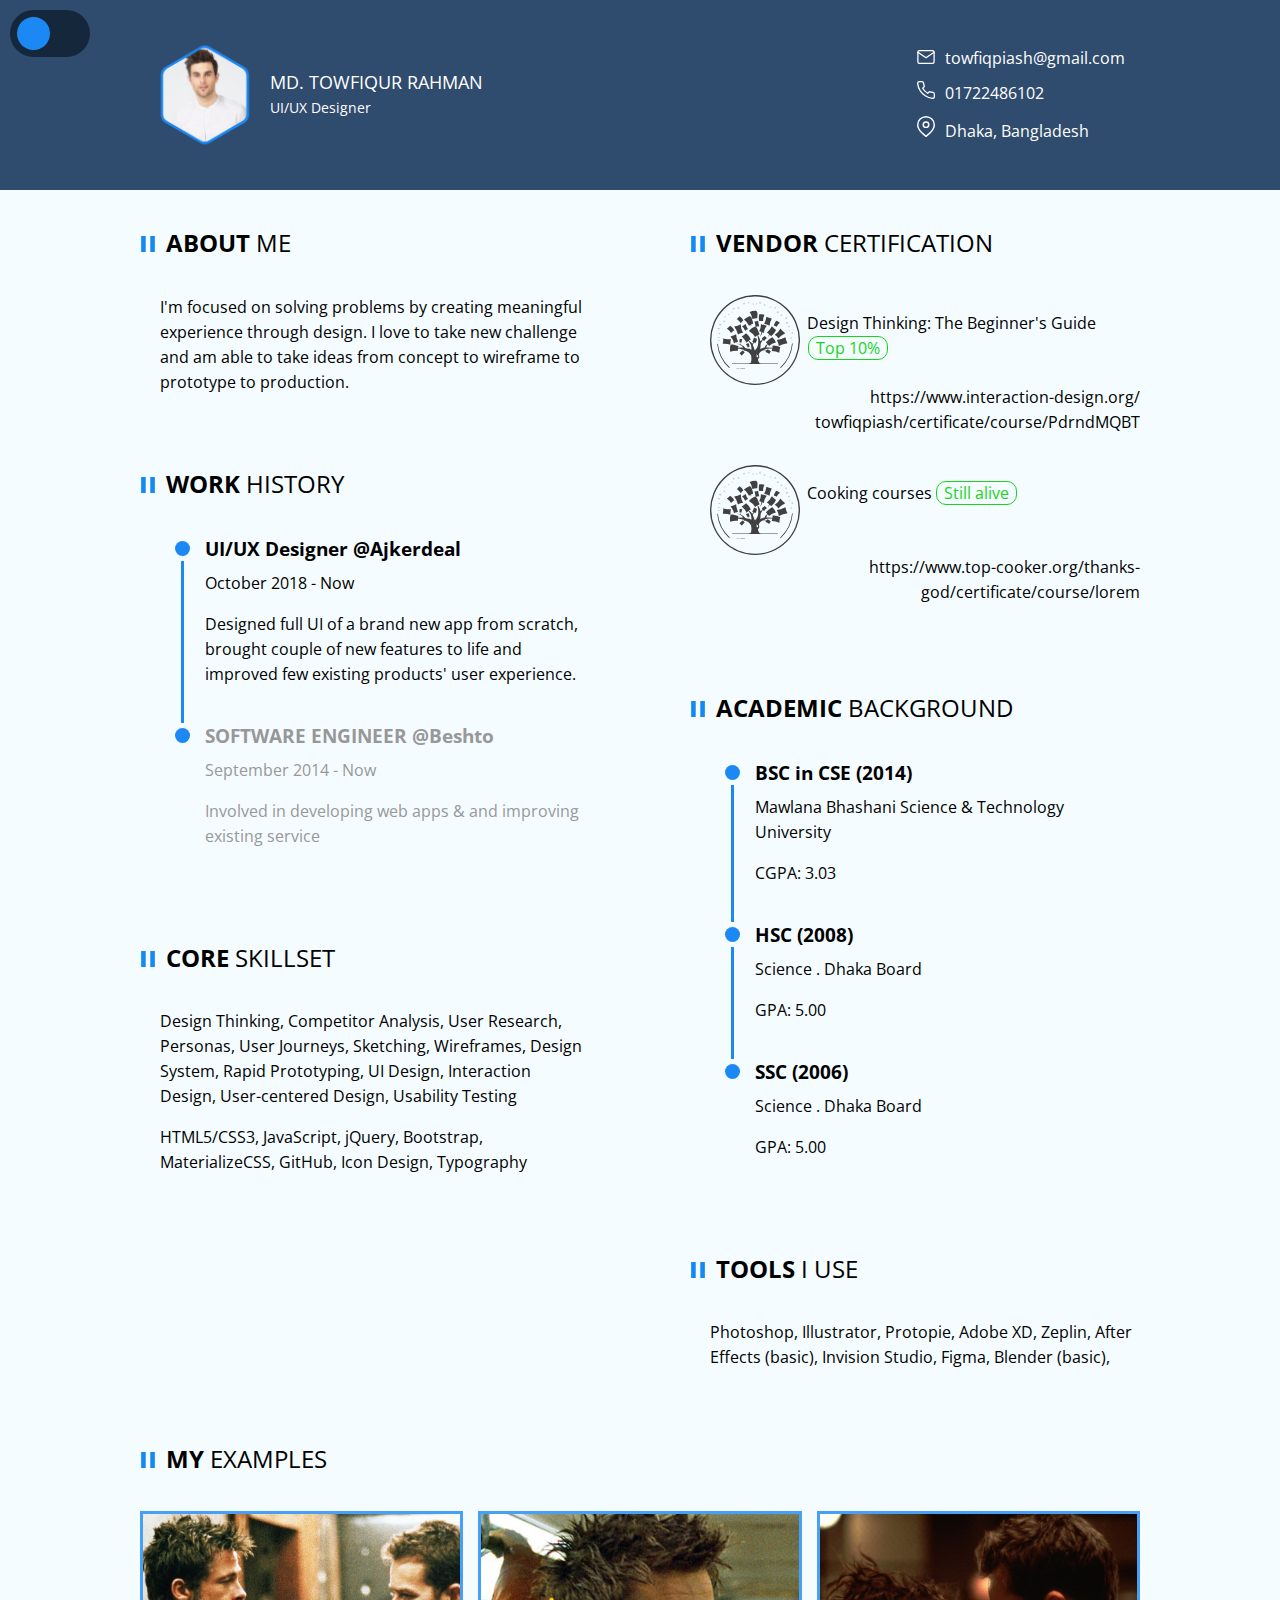
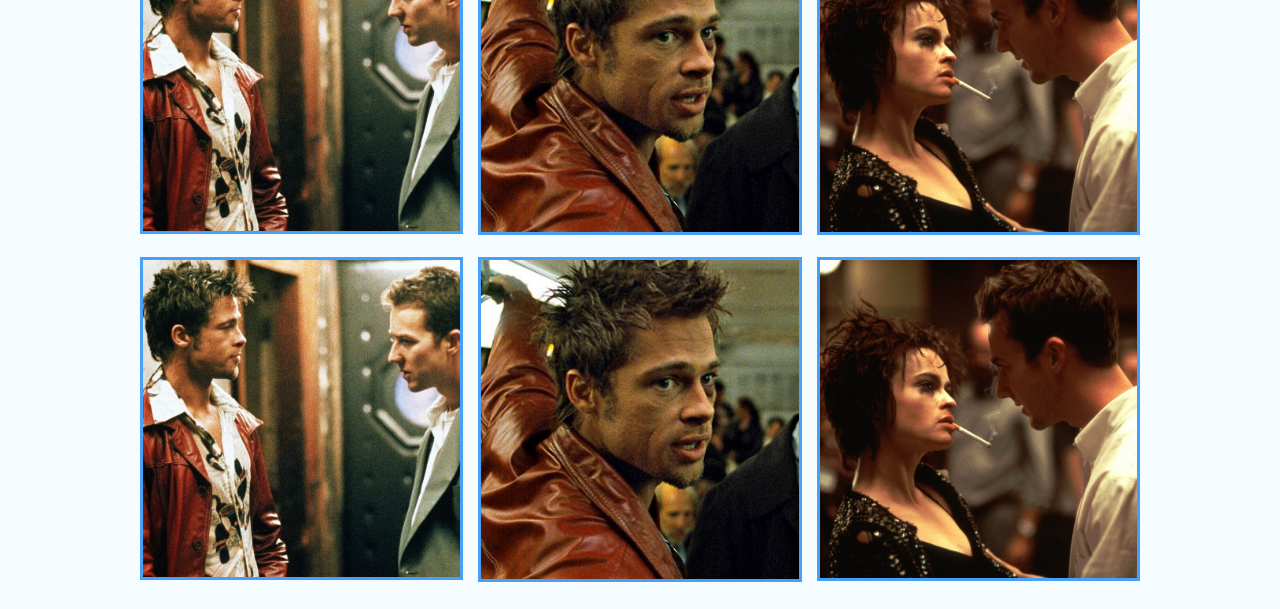
==== commit 335d18c2: "trying to make theme-toggling" ====
--- a/2 lab/index.html
+++ b/2 lab/index.html
@@ -9,6 +9,10 @@
     <title>Lab2</title>
 </head>
 <body>
+    <label class="switch-wrap">
+    <input type="checkbox" />
+    <div class="switch"></div>
+    </label>
     <header id="header">
         <div class="container">
             <div id="self-info">
@@ -151,5 +155,6 @@
         </div>
         
     </main>
+    <script src="./scripts/themeChange.js"></script>
 </body>
 </html>--- a/2 lab/css/main.css
+++ b/2 lab/css/main.css
@@ -348,32 +348,56 @@
   display: none;
 }
 
-@-webkit-keyframes contactsLight {
-  0% {
-    color: white;
-  }
-  50% {
-    color: #989898;
-  }
-  100% {
-    color: white;
-  }
-}
-
-@keyframes contactsLight {
-  0% {
-    color: white;
-  }
-  50% {
-    color: #989898;
-  }
-  100% {
-    color: white;
-  }
-}
-
 body {
   font-family: 'Open Sans', sans-serif;
+}
+
+body .switch-wrap {
+  position: fixed;
+  top: 10px;
+  left: 10px;
+  cursor: pointer;
+  background: #15273b;
+  padding: 7px;
+  width: 80px;
+  height: 47px;
+  border-radius: 23.5px;
+}
+
+body .switch-wrap input {
+  position: absolute;
+  opacity: 0;
+  width: 0;
+  height: 0;
+}
+
+body .switch {
+  height: 100%;
+  display: -ms-grid;
+  display: grid;
+  -ms-grid-columns: 0fr 1fr 1fr;
+      grid-template-columns: 0fr 1fr 1fr;
+  -webkit-transition: .2s;
+  transition: .2s;
+}
+
+body .switch::after {
+  content: '';
+  border-radius: 50%;
+  background: #1C88F3;
+  -ms-grid-column: 2;
+  grid-column: 2;
+  -webkit-transition: background .2s;
+  transition: background .2s;
+}
+
+body input:checked + .switch {
+  -ms-grid-columns: 1fr 1fr 0fr;
+      grid-template-columns: 1fr 1fr 0fr;
+}
+
+body input:checked + .switch::after {
+  background-color: #F4FCFF;
 }
 
 .container {
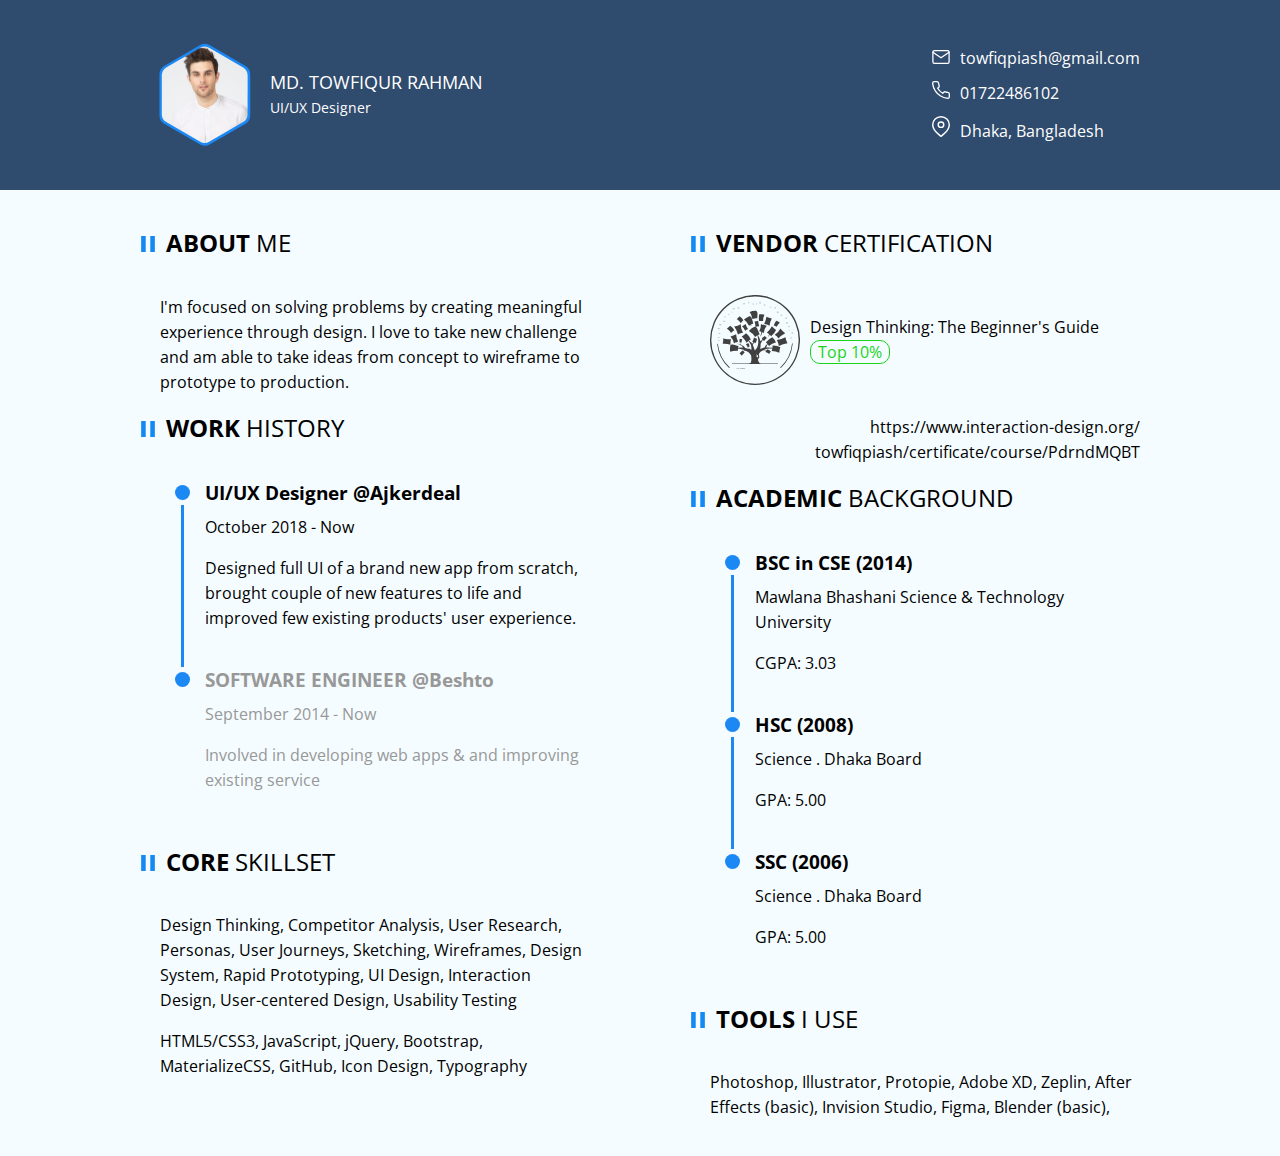
==== commit b2799fc1: "bug fix" ====
--- a/2 lab/index.html
+++ b/2 lab/index.html
@@ -9,10 +9,6 @@
     <title>Lab2</title>
 </head>
 <body>
-    <label class="switch-wrap">
-    <input type="checkbox" />
-    <div class="switch"></div>
-    </label>
     <header id="header">
         <div class="container">
             <div id="self-info">
@@ -33,14 +29,14 @@
     </header>
     <main id="main">
         <div class="container">
-            <section id="left">
-                <section class='item' id='about-me'>
+            <section id="left" class="item">
+                <section id='about-me'>
                     <h2><img src="./images/pause-button.png" alt=""><span class="first-word">ABOUT</span> ME</h2>
                     <div class="section-content">
                         <p>I'm focused on solving problems by creating meaningful experience through design. I love to take new challenge and am able to take ideas from concept to wireframe to prototype to production.</p>
                     </div>
                 </section>
-                <section class='item' id='work-history'>
+                <section id='work-history'>
                     <h2><img src="./images/pause-button.png" alt=""><span class="first-word">WORK</span> HISTORY</h2>
                     <div class="section-content">
                         <div class="section-block">
@@ -67,7 +63,7 @@
                         
                     </div>
                 </section>
-                <section class='item' id='core-skillset'>
+                <section id='core-skillset'>
                     <h2><img src="./images/pause-button.png" alt=""><span class="first-word">CORE</span> SKILLSET</h2>
                     <div class="section-content">
                         <p>Design Thinking, Competitor Analysis, User Research, Personas, User Journeys, Sketching, Wireframes, Design System, Rapid Prototyping, UI Design, Interaction Design, User-centered Design, Usability Testing</p>
@@ -75,8 +71,8 @@
                     </div>
                 </section>
             </section>
-            <section id="right">
-                <section class='item' id='vendor-certification'>
+            <section id="right" class="item">
+                <section id='vendor-certification'>
                     <h2><img src="./images/pause-button.png" alt=""><span class="first-word">VENDOR</span> CERTIFICATION</h2>
                     <div class="section-content">
                         <div class="section-block certification-block">
@@ -86,16 +82,9 @@
                             </div>
                             <span class="certificate-href">https://www.interaction-design.org/ towfiqpiash/certificate/course/PdrndMQBT  </span>
                         </div>
-                        <div class="section-block certification-block">
-                            <div class="certificate-info">
-                                <img src="./images/sertificate-logo1.svg" alt="Logo">
-                                <p class="certificate-name">Cooking courses <span class="info">Still alive</span></p>
-                            </div>
-                            <span class="certificate-href">https://www.top-cooker.org/thanks-god/certificate/course/lorem  </span>
-                        </div>
                     </div>
                 </section>
-                <section class='item' id='academic-background'>
+                <section id='academic-background'>
                     <h2><img src="./images/pause-button.png" alt=""><span class="first-word">ACADEMIC</span> BACKGROUND</h2>
                     <div class="section-content">
                         <div class="section-block">
@@ -132,29 +121,17 @@
                         </div>
                     </div>
                 </section>
-                <section class='item' id='tools-i-use'>
+                <section id='tools-i-use'>
                     <h2><img src="./images/pause-button.png" alt=""><span class="first-word">TOOLS</span> I USE</h2>
                     <div class="section-content">
                         <p>Photoshop, Illustrator, Protopie, Adobe XD, Zeplin, After Effects (basic), Invision Studio, Figma, Blender (basic),</p>
                     </div>
                 </section>
             </section>
-            <section id="gallery" class="item">
-                <h2><img src="./images/pause-button.png" alt=""><span class="first-word">MY</span> EXAMPLES</h2>
-                <div class="section-content">
-                    <div class="gallery-block"><img src="./images/gallery-item-1.jpg" alt="Example"></div>
-                    <div class="gallery-block"><img src="./images/gallery-item-2.png" alt="Example"></div>
-                    <div class="gallery-block"><img src="./images/gallery-item-3.png" alt="Example"></div>
-                    <div class="gallery-block"><img src="./images/gallery-item-1.jpg" alt="Example"></div>
-                    <div class="gallery-block"><img src="./images/gallery-item-2.png" alt="Example"></div>
-                    <div class="gallery-block"><img src="./images/gallery-item-3.png" alt="Example"></div> 
-                </div>
-                
-            </section>
+            
             
         </div>
         
     </main>
-    <script src="./scripts/themeChange.js"></script>
 </body>
 </html>--- a/2 lab/css/main.css
+++ b/2 lab/css/main.css
@@ -148,7 +148,6 @@
    */
 img {
   border-style: none;
-  max-width: 100% !important;
 }
 
 /* Forms
@@ -352,57 +351,10 @@
   font-family: 'Open Sans', sans-serif;
 }
 
-body .switch-wrap {
-  position: fixed;
-  top: 10px;
-  left: 10px;
-  cursor: pointer;
-  background: #15273b;
-  padding: 7px;
-  width: 80px;
-  height: 47px;
-  border-radius: 23.5px;
-}
-
-body .switch-wrap input {
-  position: absolute;
-  opacity: 0;
-  width: 0;
-  height: 0;
-}
-
-body .switch {
-  height: 100%;
-  display: -ms-grid;
-  display: grid;
-  -ms-grid-columns: 0fr 1fr 1fr;
-      grid-template-columns: 0fr 1fr 1fr;
-  -webkit-transition: .2s;
-  transition: .2s;
-}
-
-body .switch::after {
-  content: '';
-  border-radius: 50%;
-  background: #1C88F3;
-  -ms-grid-column: 2;
-  grid-column: 2;
-  -webkit-transition: background .2s;
-  transition: background .2s;
-}
-
-body input:checked + .switch {
-  -ms-grid-columns: 1fr 1fr 0fr;
-      grid-template-columns: 1fr 1fr 0fr;
-}
-
-body input:checked + .switch::after {
-  background-color: #F4FCFF;
-}
-
 .container {
   width: 80%;
   max-width: 1000px;
+  min-width: 350px;
   margin: 0 auto;
   line-height: 25px;
 }
@@ -450,11 +402,6 @@
           justify-content: center;
 }
 
-header#header .container #self-info .img-wrapper:hover img {
-  -webkit-clip-path: ellipse(30% 30% at 50% 47%);
-          clip-path: ellipse(30% 30% at 50% 47%);
-}
-
 header#header .container #self-info .info-text {
   color: white;
 }
@@ -473,24 +420,15 @@
   letter-spacing: 0;
 }
 
-header#header .container .contacts {
-  padding-right: 15px;
-}
-
 header#header .container .contacts ul {
+  padding: 0;
   list-style: none;
   text-decoration: none;
   color: white;
 }
 
 header#header .container .contacts ul li {
-  -webkit-transition: .7s;
-  transition: .7s;
   margin-bottom: 10px;
-}
-
-header#header .container .contacts ul li:hover {
-  color: #989898;
 }
 
 header#header .container .contacts ul img {
@@ -503,7 +441,6 @@
 }
 
 main#main .container {
-  position: relative;
   display: -ms-grid;
   display: grid;
   grid-column-gap: 100px;
@@ -521,9 +458,7 @@
 }
 
 main#main .container section.item h2 img {
-  margin: 0 10px 0 0;
-  -webkit-transition: .7s;
-  transition: .7s;
+  padding: 0 10px 0 0;
 }
 
 main#main .container section.item h2 .first-word {
@@ -535,16 +470,15 @@
 }
 
 main#main .container section.item .section-content .section-block {
-  display: -ms-grid;
-  display: grid;
-  -ms-grid-columns: 45px 1fr;
-      grid-template-columns: 45px 1fr;
+  display: -webkit-box;
+  display: -ms-flexbox;
+  display: flex;
 }
 
 main#main .container section.item .section-content .section-block .section-images .dot {
   width: 15px;
   height: 15px;
-  margin: 5px auto;
+  margin: 5px 15px;
   border-radius: 50%;
   background: #1C88F3 0% 0% no-repeat padding-box;
 }
@@ -569,25 +503,25 @@
 }
 
 main#main .container section.item .section-content .certification-block {
-  display: -webkit-box;
-  display: -ms-flexbox;
-  display: flex;
   -webkit-box-orient: vertical;
   -webkit-box-direction: normal;
       -ms-flex-direction: column;
           flex-direction: column;
+}
+
+main#main .container section.item .section-content .certification-block .certificate-info {
+  display: -webkit-box;
+  display: -ms-flexbox;
+  display: flex;
+  -webkit-box-align: center;
+      -ms-flex-align: center;
+          align-items: center;
   margin-bottom: 30px;
 }
 
-main#main .container section.item .section-content .certification-block .certificate-info {
-  vertical-align: middle;
-}
-
 main#main .container section.item .section-content .certification-block .certificate-info img {
-  float: left;
   padding-right: 10px;
   min-width: 100px;
-  shape-outside: circle(50%);
 }
 
 main#main .container section.item .section-content .certification-block .certificate-info .certificate-name span.info {
@@ -601,42 +535,4 @@
 main#main .container section.item .section-content .certification-block .certificate-href {
   text-align: right;
 }
-
-main#main .container section.item:hover h2 img {
-  -webkit-transform: rotate(-90deg);
-          transform: rotate(-90deg);
-}
-
-main#main .container #gallery {
-  -ms-grid-column: 1;
-  -ms-grid-column-span: 2;
-  grid-column: 1 / 3;
-}
-
-main#main .container #gallery .section-content {
-  padding: 0;
-  display: -ms-grid;
-  display: grid;
-  position: relative;
-  grid-gap: 15px;
-  -ms-grid-columns: (minmax(300px, 1fr))[auto-fit];
-      grid-template-columns: repeat(auto-fit, minmax(300px, 1fr));
-}
-
-main#main .container #gallery .gallery-block img {
-  width: 100%;
-  -webkit-transition: .7s;
-  transition: .7s;
-  border: 3px solid rgba(28, 136, 243, 0.8);
-}
-
-main#main .container #gallery .gallery-block:hover {
-  cursor: -webkit-zoom-in;
-  cursor: zoom-in;
-}
-
-main#main .container #gallery .gallery-block:hover img {
-  -webkit-transform: scale(1.15);
-          transform: scale(1.15);
-}
 /*# sourceMappingURL=main.css.map */--- a/2 lab/css/media.css
+++ b/2 lab/css/media.css
@@ -1,11 +1,3 @@
-@media all and (max-width: 1100px) {
-  #gallery {
-    -ms-grid-column: 1 !important;
-    -ms-grid-column-span: 1 !important;
-    grid-column: 1 / 2 !important;
-  }
-}
-
 @media all and (max-width: 800px) {
   header#header .container {
     -webkit-box-orient: vertical;
@@ -14,4 +6,19 @@
             flex-direction: column;
   }
 }
+
+@media all and (max-width: 450px) {
+  header#header #self-info {
+    -webkit-box-orient: vertical;
+    -webkit-box-direction: normal;
+        -ms-flex-direction: column;
+            flex-direction: column;
+  }
+  header#header .contacts {
+    padding: 0 !important;
+  }
+  main#main section.item section {
+    padding: 0 10px;
+  }
+}
 /*# sourceMappingURL=media.css.map */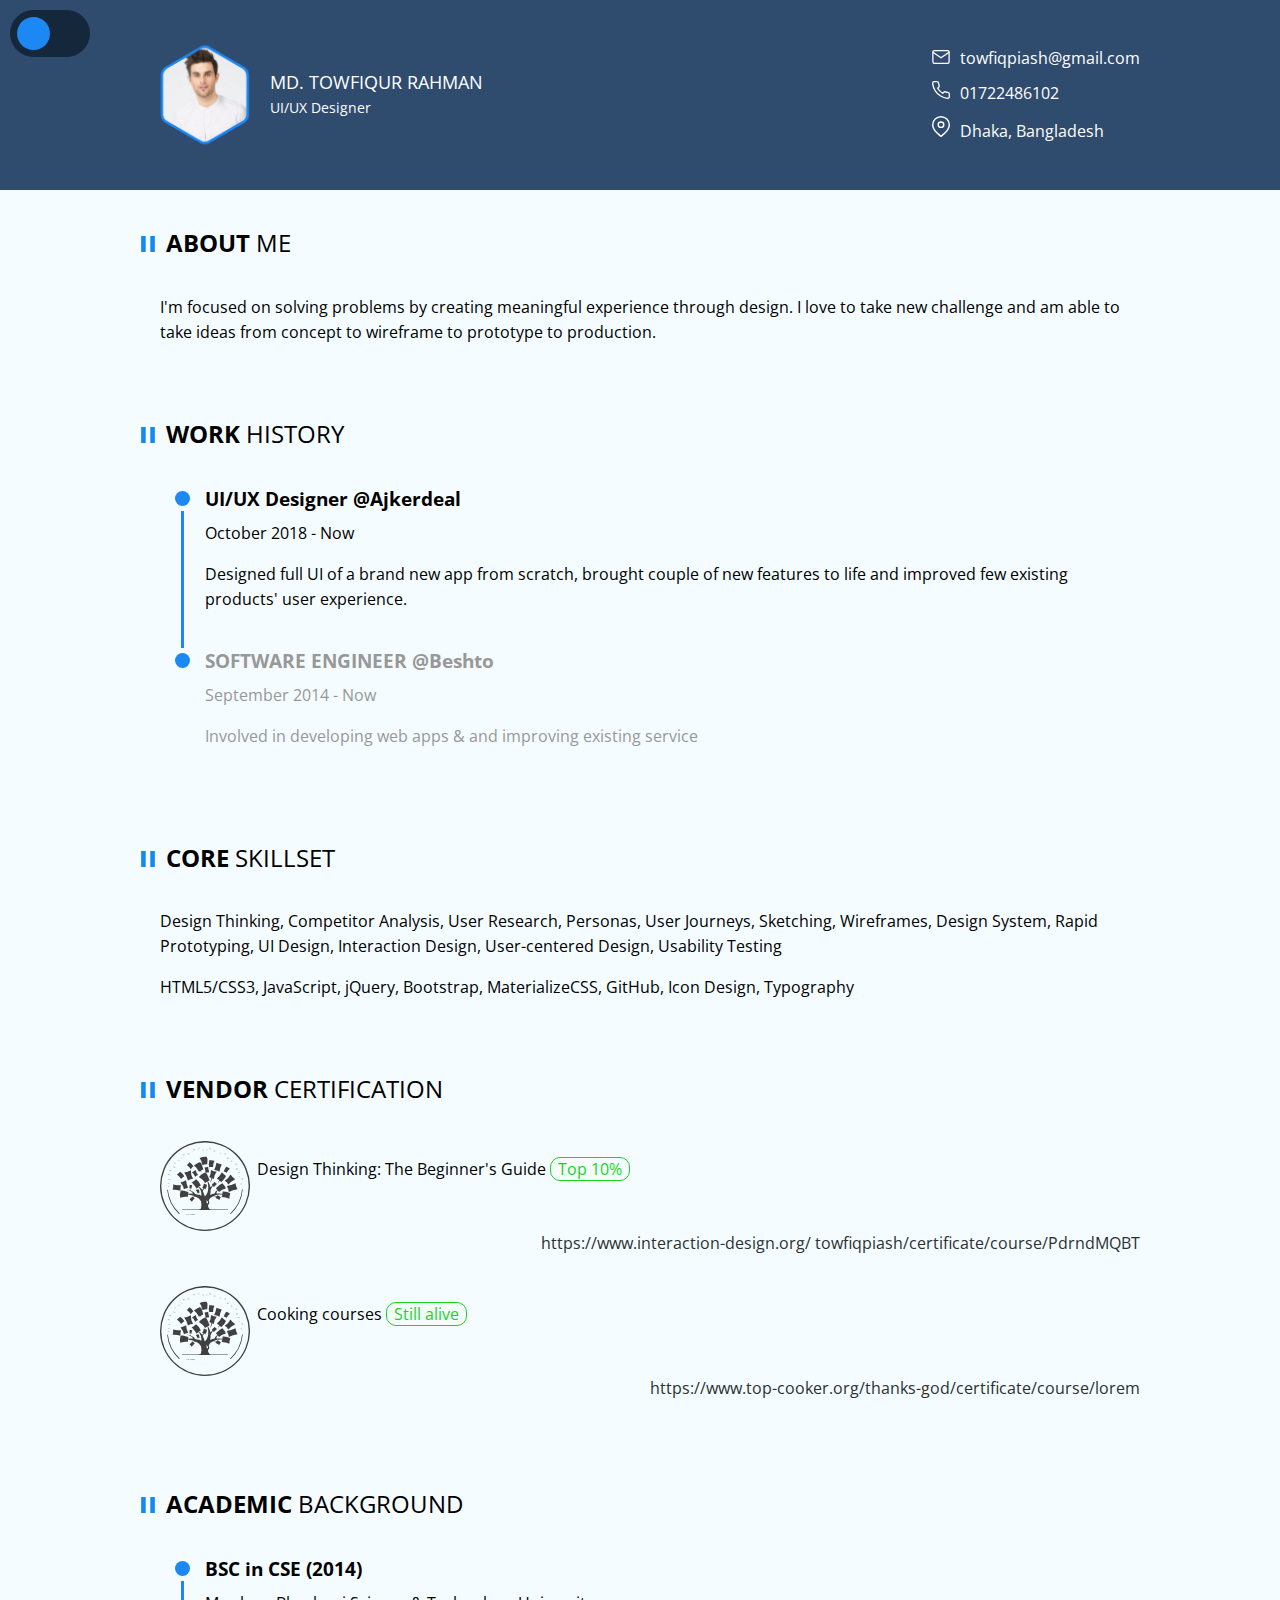
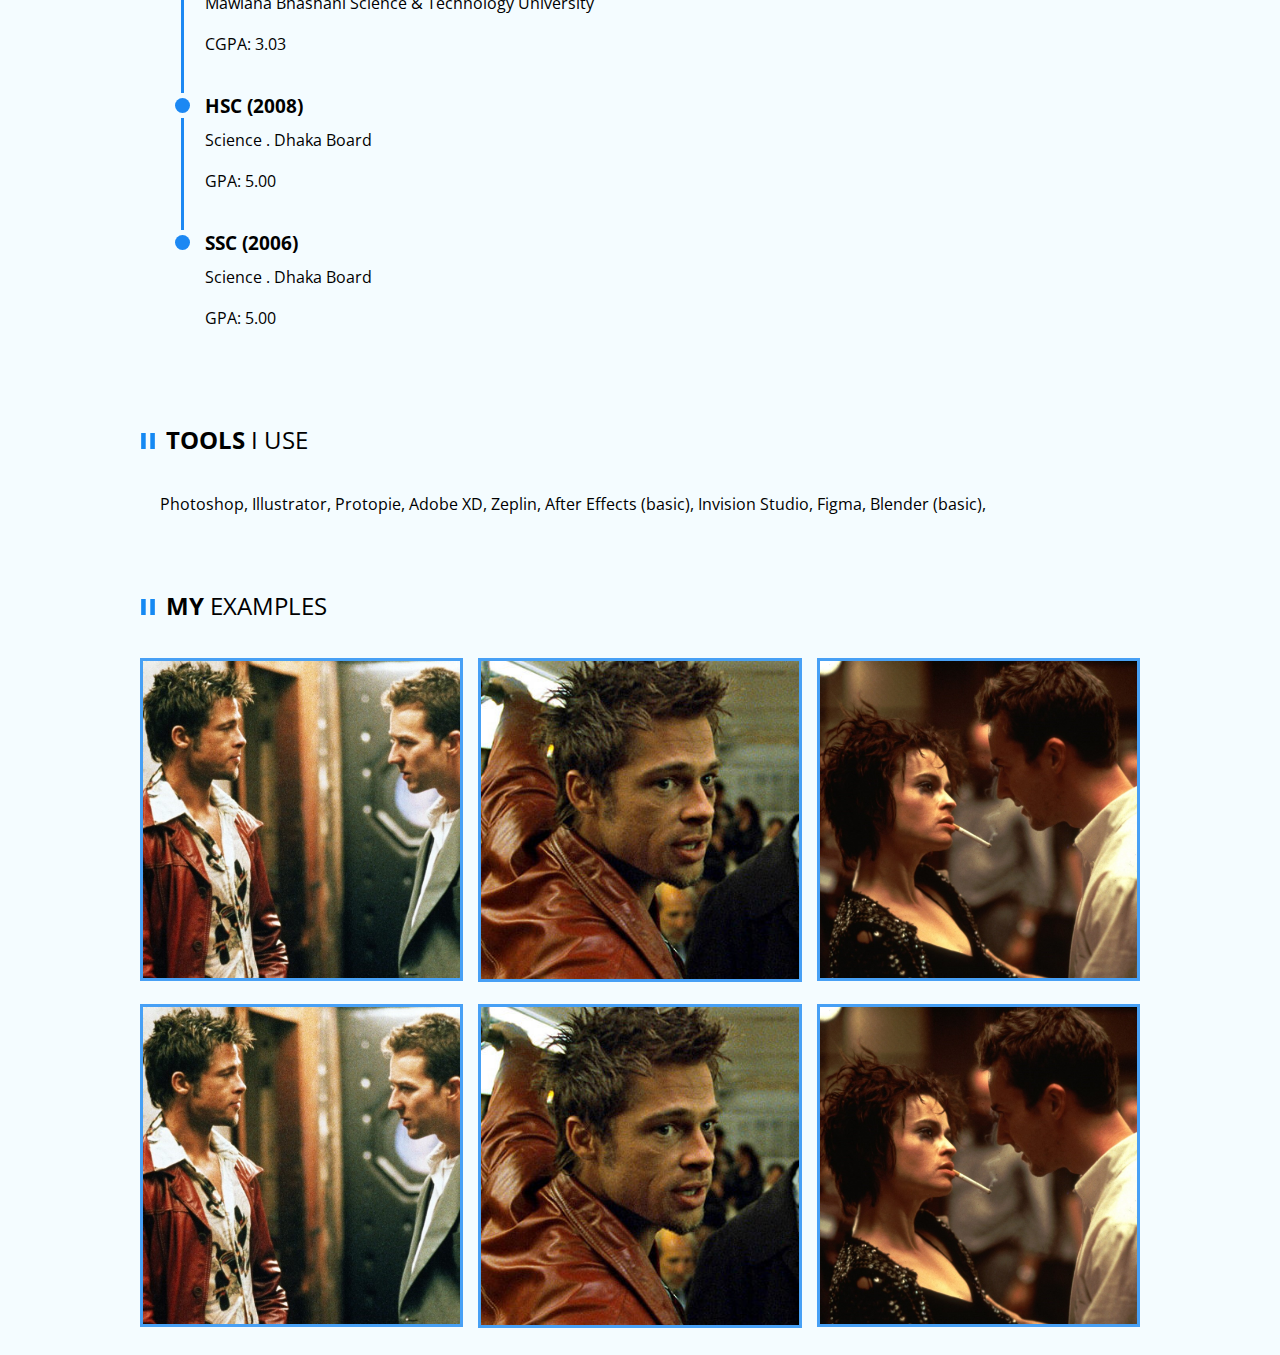
==== commit 3b4e1483: "Finally theme change added" ====
--- a/2 lab/index.html
+++ b/2 lab/index.html
@@ -9,6 +9,7 @@
     <title>Lab2</title>
 </head>
 <body>
+    <input type="checkbox" id='switcher'/><label class="switch-wrap" for='switcher'><div class="switch"></div></label>
     <header id="header">
         <div class="container">
             <div id="self-info">
@@ -29,14 +30,14 @@
     </header>
     <main id="main">
         <div class="container">
-            <section id="left" class="item">
-                <section id='about-me'>
+            <section id="left">
+                <section class='item' id='about-me'>
                     <h2><img src="./images/pause-button.png" alt=""><span class="first-word">ABOUT</span> ME</h2>
                     <div class="section-content">
                         <p>I'm focused on solving problems by creating meaningful experience through design. I love to take new challenge and am able to take ideas from concept to wireframe to prototype to production.</p>
                     </div>
                 </section>
-                <section id='work-history'>
+                <section class='item' id='work-history'>
                     <h2><img src="./images/pause-button.png" alt=""><span class="first-word">WORK</span> HISTORY</h2>
                     <div class="section-content">
                         <div class="section-block">
@@ -63,7 +64,7 @@
                         
                     </div>
                 </section>
-                <section id='core-skillset'>
+                <section class='item' id='core-skillset'>
                     <h2><img src="./images/pause-button.png" alt=""><span class="first-word">CORE</span> SKILLSET</h2>
                     <div class="section-content">
                         <p>Design Thinking, Competitor Analysis, User Research, Personas, User Journeys, Sketching, Wireframes, Design System, Rapid Prototyping, UI Design, Interaction Design, User-centered Design, Usability Testing</p>
@@ -71,8 +72,8 @@
                     </div>
                 </section>
             </section>
-            <section id="right" class="item">
-                <section id='vendor-certification'>
+            <section id="right">
+                <section class='item' id='vendor-certification'>
                     <h2><img src="./images/pause-button.png" alt=""><span class="first-word">VENDOR</span> CERTIFICATION</h2>
                     <div class="section-content">
                         <div class="section-block certification-block">
@@ -82,9 +83,16 @@
                             </div>
                             <span class="certificate-href">https://www.interaction-design.org/ towfiqpiash/certificate/course/PdrndMQBT  </span>
                         </div>
+                        <div class="section-block certification-block">
+                            <div class="certificate-info">
+                                <img src="./images/sertificate-logo1.svg" alt="Logo">
+                                <p class="certificate-name">Cooking courses <span class="info">Still alive</span></p>
+                            </div>
+                            <span class="certificate-href">https://www.top-cooker.org/thanks-god/certificate/course/lorem  </span>
+                        </div>
                     </div>
                 </section>
-                <section id='academic-background'>
+                <section class='item' id='academic-background'>
                     <h2><img src="./images/pause-button.png" alt=""><span class="first-word">ACADEMIC</span> BACKGROUND</h2>
                     <div class="section-content">
                         <div class="section-block">
@@ -121,17 +129,29 @@
                         </div>
                     </div>
                 </section>
-                <section id='tools-i-use'>
+                <section class='item' id='tools-i-use'>
                     <h2><img src="./images/pause-button.png" alt=""><span class="first-word">TOOLS</span> I USE</h2>
                     <div class="section-content">
                         <p>Photoshop, Illustrator, Protopie, Adobe XD, Zeplin, After Effects (basic), Invision Studio, Figma, Blender (basic),</p>
                     </div>
                 </section>
             </section>
-            
+            <section id="gallery" class="item">
+                <h2><img src="./images/pause-button.png" alt=""><span class="first-word">MY</span> EXAMPLES</h2>
+                <div class="section-content">
+                    <div class="gallery-block"><img src="./images/gallery-item-1.jpg" alt="Example"></div>
+                    <div class="gallery-block"><img src="./images/gallery-item-2.png" alt="Example"></div>
+                    <div class="gallery-block"><img src="./images/gallery-item-3.png" alt="Example"></div>
+                    <div class="gallery-block"><img src="./images/gallery-item-1.jpg" alt="Example"></div>
+                    <div class="gallery-block"><img src="./images/gallery-item-2.png" alt="Example"></div>
+                    <div class="gallery-block"><img src="./images/gallery-item-3.png" alt="Example"></div> 
+                </div>
+                
+            </section>
             
         </div>
         
     </main>
+    <script src="./scripts/themeChange.js"></script>
 </body>
 </html>--- a/2 lab/css/main.css
+++ b/2 lab/css/main.css
@@ -148,6 +148,7 @@
    */
 img {
   border-style: none;
+  max-width: 100% !important;
 }
 
 /* Forms
@@ -347,6 +348,92 @@
   display: none;
 }
 
+.switch-wrap {
+  z-index: 9999;
+  position: fixed;
+  top: 10px;
+  left: 10px;
+  cursor: pointer;
+  background: #15273b;
+  padding: 7px;
+  width: 80px;
+  height: 47px;
+  border-radius: 23.5px;
+}
+
+input {
+  position: absolute;
+  opacity: 0;
+  width: 0;
+  height: 0;
+}
+
+input:checked + .switch-wrap .switch {
+  -ms-grid-columns: 1fr 1fr 0fr;
+      grid-template-columns: 1fr 1fr 0fr;
+}
+
+input:checked + .switch-wrap .switch:after {
+  background-color: #F4FCFF;
+}
+
+input:checked ~ #header {
+  background-color: #2c3032;
+}
+
+input:checked ~ #header .info-text, input:checked ~ #header .contacts ul {
+  color: #F4FCFF !important;
+}
+
+input:checked ~ #header .contacts ul li:hover {
+  color: #989898 !important;
+}
+
+input:checked ~ #main {
+  background-color: #0B0300 !important;
+}
+
+input:checked ~ #main h2 {
+  color: #F4FCFF !important;
+}
+
+input:checked ~ #main .section-text {
+  color: #F4FCFF !important;
+}
+
+input:checked ~ #main .section-content p {
+  color: #F4FCFF !important;
+}
+
+input:checked ~ #main .certificate-href {
+  color: #F4FCFF !important;
+}
+
+input:checked ~ #main .certificate-info img {
+  -webkit-filter: invert(100%) !important;
+          filter: invert(100%) !important;
+}
+
+.switch {
+  height: 100%;
+  display: -ms-grid;
+  display: grid;
+  -ms-grid-columns: 0fr 1fr 1fr;
+      grid-template-columns: 0fr 1fr 1fr;
+  -webkit-transition: .2s;
+  transition: .2s;
+}
+
+.switch::after {
+  content: '';
+  border-radius: 50%;
+  background: #1C88F3;
+  -ms-grid-column: 2;
+  grid-column: 2;
+  -webkit-transition: background .2s;
+  transition: background .2s;
+}
+
 body {
   font-family: 'Open Sans', sans-serif;
 }
@@ -354,9 +441,14 @@
 .container {
   width: 80%;
   max-width: 1000px;
-  min-width: 350px;
+  min-width: 400px;
   margin: 0 auto;
   line-height: 25px;
+}
+
+#header, #main, span, ul, p, img, h1, h2, h3 {
+  -webkit-transition: .7s;
+  transition: .7s;
 }
 
 header#header {
@@ -402,6 +494,11 @@
           justify-content: center;
 }
 
+header#header .container #self-info .img-wrapper:hover img {
+  -webkit-clip-path: ellipse(30% 30% at 50% 47%);
+          clip-path: ellipse(30% 30% at 50% 47%);
+}
+
 header#header .container #self-info .info-text {
   color: white;
 }
@@ -428,7 +525,13 @@
 }
 
 header#header .container .contacts ul li {
+  -webkit-transition: .7s;
+  transition: .7s;
   margin-bottom: 10px;
+}
+
+header#header .container .contacts ul li:hover {
+  color: #989898;
 }
 
 header#header .container .contacts ul img {
@@ -441,11 +544,7 @@
 }
 
 main#main .container {
-  display: -ms-grid;
-  display: grid;
-  grid-column-gap: 100px;
-  -ms-grid-columns: (minmax(400px, 1fr))[auto-fit];
-      grid-template-columns: repeat(auto-fit, minmax(400px, 1fr));
+  position: relative;
 }
 
 main#main .container section.item {
@@ -458,7 +557,7 @@
 }
 
 main#main .container section.item h2 img {
-  padding: 0 10px 0 0;
+  margin: 0 10px 0 0;
 }
 
 main#main .container section.item h2 .first-word {
@@ -470,15 +569,16 @@
 }
 
 main#main .container section.item .section-content .section-block {
-  display: -webkit-box;
-  display: -ms-flexbox;
-  display: flex;
+  display: -ms-grid;
+  display: grid;
+  -ms-grid-columns: 45px 1fr;
+      grid-template-columns: 45px 1fr;
 }
 
 main#main .container section.item .section-content .section-block .section-images .dot {
   width: 15px;
   height: 15px;
-  margin: 5px 15px;
+  margin: 5px auto;
   border-radius: 50%;
   background: #1C88F3 0% 0% no-repeat padding-box;
 }
@@ -503,25 +603,25 @@
 }
 
 main#main .container section.item .section-content .certification-block {
+  display: -webkit-box;
+  display: -ms-flexbox;
+  display: flex;
   -webkit-box-orient: vertical;
   -webkit-box-direction: normal;
       -ms-flex-direction: column;
           flex-direction: column;
+  margin-bottom: 30px;
 }
 
 main#main .container section.item .section-content .certification-block .certificate-info {
-  display: -webkit-box;
-  display: -ms-flexbox;
-  display: flex;
-  -webkit-box-align: center;
-      -ms-flex-align: center;
-          align-items: center;
-  margin-bottom: 30px;
+  vertical-align: middle;
 }
 
 main#main .container section.item .section-content .certification-block .certificate-info img {
+  float: left;
   padding-right: 10px;
   min-width: 100px;
+  shape-outside: circle(50%);
 }
 
 main#main .container section.item .section-content .certification-block .certificate-info .certificate-name span.info {
@@ -534,5 +634,42 @@
 
 main#main .container section.item .section-content .certification-block .certificate-href {
   text-align: right;
+  color: #2c3032;
+}
+
+main#main .container section.item:hover h2 img {
+  -webkit-transform: rotate(-90deg);
+          transform: rotate(-90deg);
+}
+
+main#main .container #gallery {
+  -ms-grid-column: 1;
+  -ms-grid-column-span: 2;
+  grid-column: 1 / 3;
+}
+
+main#main .container #gallery .section-content {
+  padding: 0;
+  display: -ms-grid;
+  display: grid;
+  position: relative;
+  grid-gap: 15px;
+  -ms-grid-columns: (minmax(300px, 1fr))[auto-fit];
+      grid-template-columns: repeat(auto-fit, minmax(300px, 1fr));
+}
+
+main#main .container #gallery .gallery-block img {
+  width: 100%;
+  border: 3px solid rgba(28, 136, 243, 0.8);
+}
+
+main#main .container #gallery .gallery-block:hover {
+  cursor: -webkit-zoom-in;
+  cursor: zoom-in;
+}
+
+main#main .container #gallery .gallery-block:hover img {
+  -webkit-transform: scale(1.15);
+          transform: scale(1.15);
 }
 /*# sourceMappingURL=main.css.map */--- a/2 lab/css/media.css
+++ b/2 lab/css/media.css
@@ -1,3 +1,11 @@
+@media all and (max-width: 1100px) {
+  #gallery {
+    -ms-grid-column: 1 !important;
+    -ms-grid-column-span: 1 !important;
+    grid-column: 1 / 2 !important;
+  }
+}
+
 @media all and (max-width: 800px) {
   header#header .container {
     -webkit-box-orient: vertical;
@@ -17,7 +25,7 @@
   header#header .contacts {
     padding: 0 !important;
   }
-  main#main section.item section {
+  main#main #left, main#main #right {
     padding: 0 10px;
   }
 }
